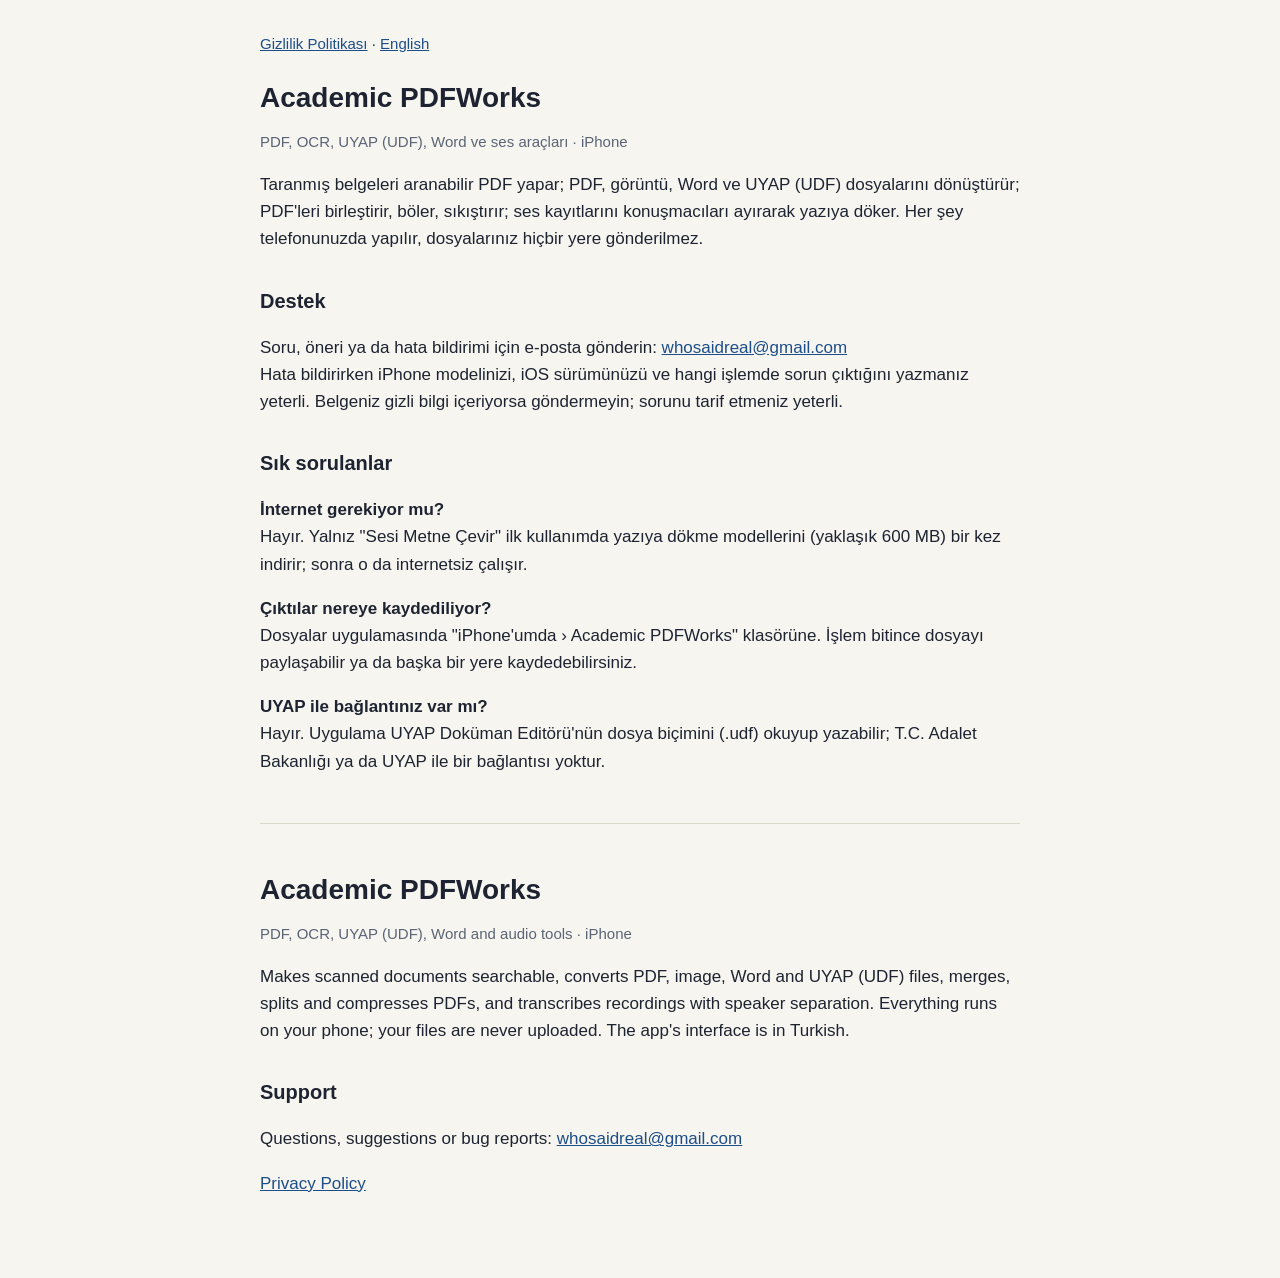
==== index.html @ abd3ee1b "Destek ve gizlilik politikası sayfaları" ====
<!doctype html>
<html lang="tr">
<head>
<meta charset="utf-8">
<meta name="viewport" content="width=device-width, initial-scale=1">
<title>Academic PDFWorks · Destek</title>
<style>
  :root { --bg: #f7f5f0; --fg: #1d2330; --muted: #5b6475; --line: #ddd8cc; --accent: #1d4e89; }
  @media (prefers-color-scheme: dark) {
    :root { --bg: #12161f; --fg: #e8eaf0; --muted: #a3abbb; --line: #2b3242; --accent: #8fb4e8; }
  }
  body { margin: 0; background: var(--bg); color: var(--fg);
         font: 17px/1.6 -apple-system, "Segoe UI", Roboto, "Helvetica Neue", Arial, sans-serif; }
  main { max-width: 760px; margin: 0 auto; padding: 32px 16px 64px; }
  h1 { font-size: 28px; line-height: 1.25; margin: 0 0 4px; }
  h2 { font-size: 20px; margin: 32px 0 8px; }
  .muted { color: var(--muted); font-size: 15px; }
  nav { margin-bottom: 24px; font-size: 15px; }
  a { color: var(--accent); }
  hr { border: 0; border-top: 1px solid var(--line); margin: 48px 0; }
</style>
</head>
<body>
<main>
<nav><a href="gizlilik.html">Gizlilik Politikası</a> · <a href="#en">English</a></nav>

<h1>Academic PDFWorks</h1>
<p class="muted">PDF, OCR, UYAP (UDF), Word ve ses araçları · iPhone</p>

<p>Taranmış belgeleri aranabilir PDF yapar; PDF, görüntü, Word ve UYAP (UDF) dosyalarını dönüştürür; PDF'leri
birleştirir, böler, sıkıştırır; ses kayıtlarını konuşmacıları ayırarak yazıya döker. Her şey telefonunuzda yapılır,
dosyalarınız hiçbir yere gönderilmez.</p>

<h2>Destek</h2>
<p>Soru, öneri ya da hata bildirimi için e-posta gönderin: <a href="mailto:whosaidreal@gmail.com">whosaidreal@gmail.com</a><br>
Hata bildirirken iPhone modelinizi, iOS sürümünüzü ve hangi işlemde sorun çıktığını yazmanız yeterli. Belgeniz
gizli bilgi içeriyorsa göndermeyin; sorunu tarif etmeniz yeterli.</p>

<h2>Sık sorulanlar</h2>
<p><b>İnternet gerekiyor mu?</b><br>Hayır. Yalnız "Sesi Metne Çevir" ilk kullanımda yazıya dökme modellerini (yaklaşık
600 MB) bir kez indirir; sonra o da internetsiz çalışır.</p>
<p><b>Çıktılar nereye kaydediliyor?</b><br>Dosyalar uygulamasında "iPhone'umda › Academic PDFWorks" klasörüne.
İşlem bitince dosyayı paylaşabilir ya da başka bir yere kaydedebilirsiniz.</p>
<p><b>UYAP ile bağlantınız var mı?</b><br>Hayır. Uygulama UYAP Doküman Editörü'nün dosya biçimini (.udf) okuyup
yazabilir; T.C. Adalet Bakanlığı ya da UYAP ile bir bağlantısı yoktur.</p>

<hr>

<section id="en" lang="en">
<h1>Academic PDFWorks</h1>
<p class="muted">PDF, OCR, UYAP (UDF), Word and audio tools · iPhone</p>

<p>Makes scanned documents searchable, converts PDF, image, Word and UYAP (UDF) files, merges, splits and compresses
PDFs, and transcribes recordings with speaker separation. Everything runs on your phone; your files are never
uploaded. The app's interface is in Turkish.</p>

<h2>Support</h2>
<p>Questions, suggestions or bug reports: <a href="mailto:whosaidreal@gmail.com">whosaidreal@gmail.com</a></p>

<p><a href="gizlilik.html#en">Privacy Policy</a></p>
</section>
</main>
</body>
</html>
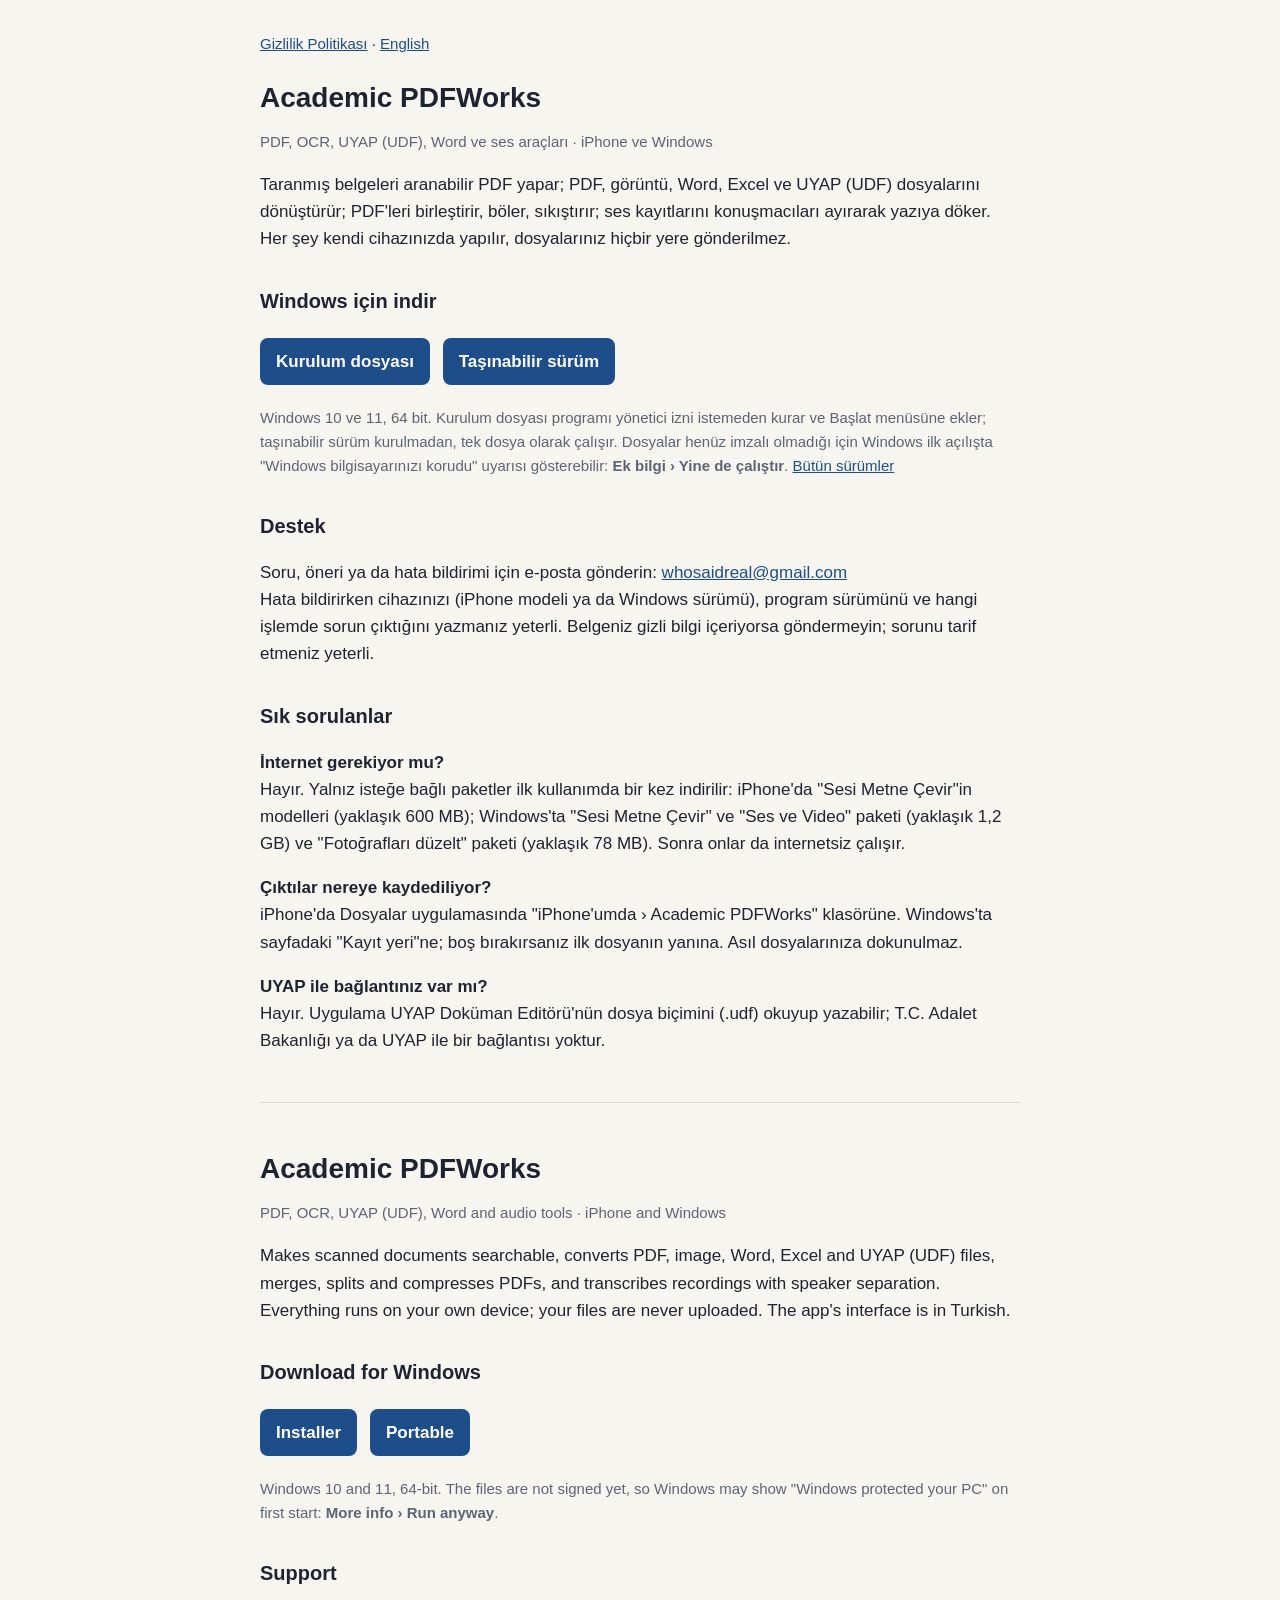
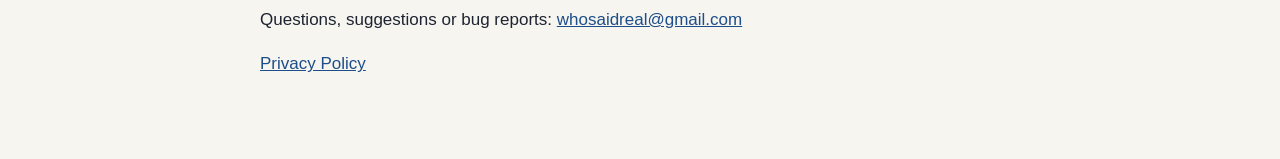
==== commit f808b002: "Windows sürümü: indirme bağlantıları, gizlilik politikasında Windows bölümü" ====
--- a/index.html
+++ b/index.html
@@ -5,9 +5,9 @@
 <meta name="viewport" content="width=device-width, initial-scale=1">
 <title>Academic PDFWorks · Destek</title>
 <style>
-  :root { --bg: #f7f5f0; --fg: #1d2330; --muted: #5b6475; --line: #ddd8cc; --accent: #1d4e89; }
+  :root { --bg: #f7f5f0; --fg: #1d2330; --muted: #5b6475; --line: #ddd8cc; --accent: #1d4e89; --btn-fg: #ffffff; }
   @media (prefers-color-scheme: dark) {
-    :root { --bg: #12161f; --fg: #e8eaf0; --muted: #a3abbb; --line: #2b3242; --accent: #8fb4e8; }
+    :root { --bg: #12161f; --fg: #e8eaf0; --muted: #a3abbb; --line: #2b3242; --accent: #8fb4e8; --btn-fg: #12161f; }
   }
   body { margin: 0; background: var(--bg); color: var(--fg);
          font: 17px/1.6 -apple-system, "Segoe UI", Roboto, "Helvetica Neue", Arial, sans-serif; }
@@ -17,6 +17,8 @@
   .muted { color: var(--muted); font-size: 15px; }
   nav { margin-bottom: 24px; font-size: 15px; }
   a { color: var(--accent); }
+  .btn { display: inline-block; margin: 4px 8px 4px 0; padding: 10px 16px; border-radius: 8px; background: var(--accent);
+         color: var(--btn-fg); text-decoration: none; font-weight: 600; }
   hr { border: 0; border-top: 1px solid var(--line); margin: 48px 0; }
 </style>
 </head>
@@ -25,22 +27,32 @@
 <nav><a href="gizlilik.html">Gizlilik Politikası</a> · <a href="#en">English</a></nav>
 
 <h1>Academic PDFWorks</h1>
-<p class="muted">PDF, OCR, UYAP (UDF), Word ve ses araçları · iPhone</p>
+<p class="muted">PDF, OCR, UYAP (UDF), Word ve ses araçları · iPhone ve Windows</p>
 
-<p>Taranmış belgeleri aranabilir PDF yapar; PDF, görüntü, Word ve UYAP (UDF) dosyalarını dönüştürür; PDF'leri
-birleştirir, böler, sıkıştırır; ses kayıtlarını konuşmacıları ayırarak yazıya döker. Her şey telefonunuzda yapılır,
-dosyalarınız hiçbir yere gönderilmez.</p>
+<p>Taranmış belgeleri aranabilir PDF yapar; PDF, görüntü, Word, Excel ve UYAP (UDF) dosyalarını dönüştürür; PDF'leri
+birleştirir, böler, sıkıştırır; ses kayıtlarını konuşmacıları ayırarak yazıya döker. Her şey kendi cihazınızda
+yapılır, dosyalarınız hiçbir yere gönderilmez.</p>
+
+<h2>Windows için indir</h2>
+<p><a class="btn" href="https://github.com/whosaidreal/academic-pdfworks/releases/latest/download/AcademicPDFWorks_Setup.exe">Kurulum dosyası</a>
+<a class="btn" href="https://github.com/whosaidreal/academic-pdfworks/releases/latest/download/AcademicPDFWorks_Portable.exe">Taşınabilir sürüm</a></p>
+<p class="muted">Windows 10 ve 11, 64 bit. Kurulum dosyası programı yönetici izni istemeden kurar ve Başlat menüsüne ekler;
+taşınabilir sürüm kurulmadan, tek dosya olarak çalışır. Dosyalar henüz imzalı olmadığı için Windows ilk açılışta
+"Windows bilgisayarınızı korudu" uyarısı gösterebilir: <b>Ek bilgi › Yine de çalıştır</b>.
+<a href="https://github.com/whosaidreal/academic-pdfworks/releases">Bütün sürümler</a></p>
 
 <h2>Destek</h2>
 <p>Soru, öneri ya da hata bildirimi için e-posta gönderin: <a href="mailto:whosaidreal@gmail.com">whosaidreal@gmail.com</a><br>
-Hata bildirirken iPhone modelinizi, iOS sürümünüzü ve hangi işlemde sorun çıktığını yazmanız yeterli. Belgeniz
-gizli bilgi içeriyorsa göndermeyin; sorunu tarif etmeniz yeterli.</p>
+Hata bildirirken cihazınızı (iPhone modeli ya da Windows sürümü), program sürümünü ve hangi işlemde sorun çıktığını
+yazmanız yeterli. Belgeniz gizli bilgi içeriyorsa göndermeyin; sorunu tarif etmeniz yeterli.</p>
 
 <h2>Sık sorulanlar</h2>
-<p><b>İnternet gerekiyor mu?</b><br>Hayır. Yalnız "Sesi Metne Çevir" ilk kullanımda yazıya dökme modellerini (yaklaşık
-600 MB) bir kez indirir; sonra o da internetsiz çalışır.</p>
-<p><b>Çıktılar nereye kaydediliyor?</b><br>Dosyalar uygulamasında "iPhone'umda › Academic PDFWorks" klasörüne.
-İşlem bitince dosyayı paylaşabilir ya da başka bir yere kaydedebilirsiniz.</p>
+<p><b>İnternet gerekiyor mu?</b><br>Hayır. Yalnız isteğe bağlı paketler ilk kullanımda bir kez indirilir: iPhone'da
+"Sesi Metne Çevir"in modelleri (yaklaşık 600 MB); Windows'ta "Sesi Metne Çevir" ve "Ses ve Video" paketi (yaklaşık
+1,2 GB) ve "Fotoğrafları düzelt" paketi (yaklaşık 78 MB). Sonra onlar da internetsiz çalışır.</p>
+<p><b>Çıktılar nereye kaydediliyor?</b><br>iPhone'da Dosyalar uygulamasında "iPhone'umda › Academic PDFWorks"
+klasörüne. Windows'ta sayfadaki "Kayıt yeri"ne; boş bırakırsanız ilk dosyanın yanına. Asıl dosyalarınıza
+dokunulmaz.</p>
 <p><b>UYAP ile bağlantınız var mı?</b><br>Hayır. Uygulama UYAP Doküman Editörü'nün dosya biçimini (.udf) okuyup
 yazabilir; T.C. Adalet Bakanlığı ya da UYAP ile bir bağlantısı yoktur.</p>
 
@@ -48,11 +60,17 @@
 
 <section id="en" lang="en">
 <h1>Academic PDFWorks</h1>
-<p class="muted">PDF, OCR, UYAP (UDF), Word and audio tools · iPhone</p>
+<p class="muted">PDF, OCR, UYAP (UDF), Word and audio tools · iPhone and Windows</p>
 
-<p>Makes scanned documents searchable, converts PDF, image, Word and UYAP (UDF) files, merges, splits and compresses
-PDFs, and transcribes recordings with speaker separation. Everything runs on your phone; your files are never
-uploaded. The app's interface is in Turkish.</p>
+<p>Makes scanned documents searchable, converts PDF, image, Word, Excel and UYAP (UDF) files, merges, splits and
+compresses PDFs, and transcribes recordings with speaker separation. Everything runs on your own device; your files
+are never uploaded. The app's interface is in Turkish.</p>
+
+<h2>Download for Windows</h2>
+<p><a class="btn" href="https://github.com/whosaidreal/academic-pdfworks/releases/latest/download/AcademicPDFWorks_Setup.exe">Installer</a>
+<a class="btn" href="https://github.com/whosaidreal/academic-pdfworks/releases/latest/download/AcademicPDFWorks_Portable.exe">Portable</a></p>
+<p class="muted">Windows 10 and 11, 64-bit. The files are not signed yet, so Windows may show "Windows protected your
+PC" on first start: <b>More info › Run anyway</b>.</p>
 
 <h2>Support</h2>
 <p>Questions, suggestions or bug reports: <a href="mailto:whosaidreal@gmail.com">whosaidreal@gmail.com</a></p>
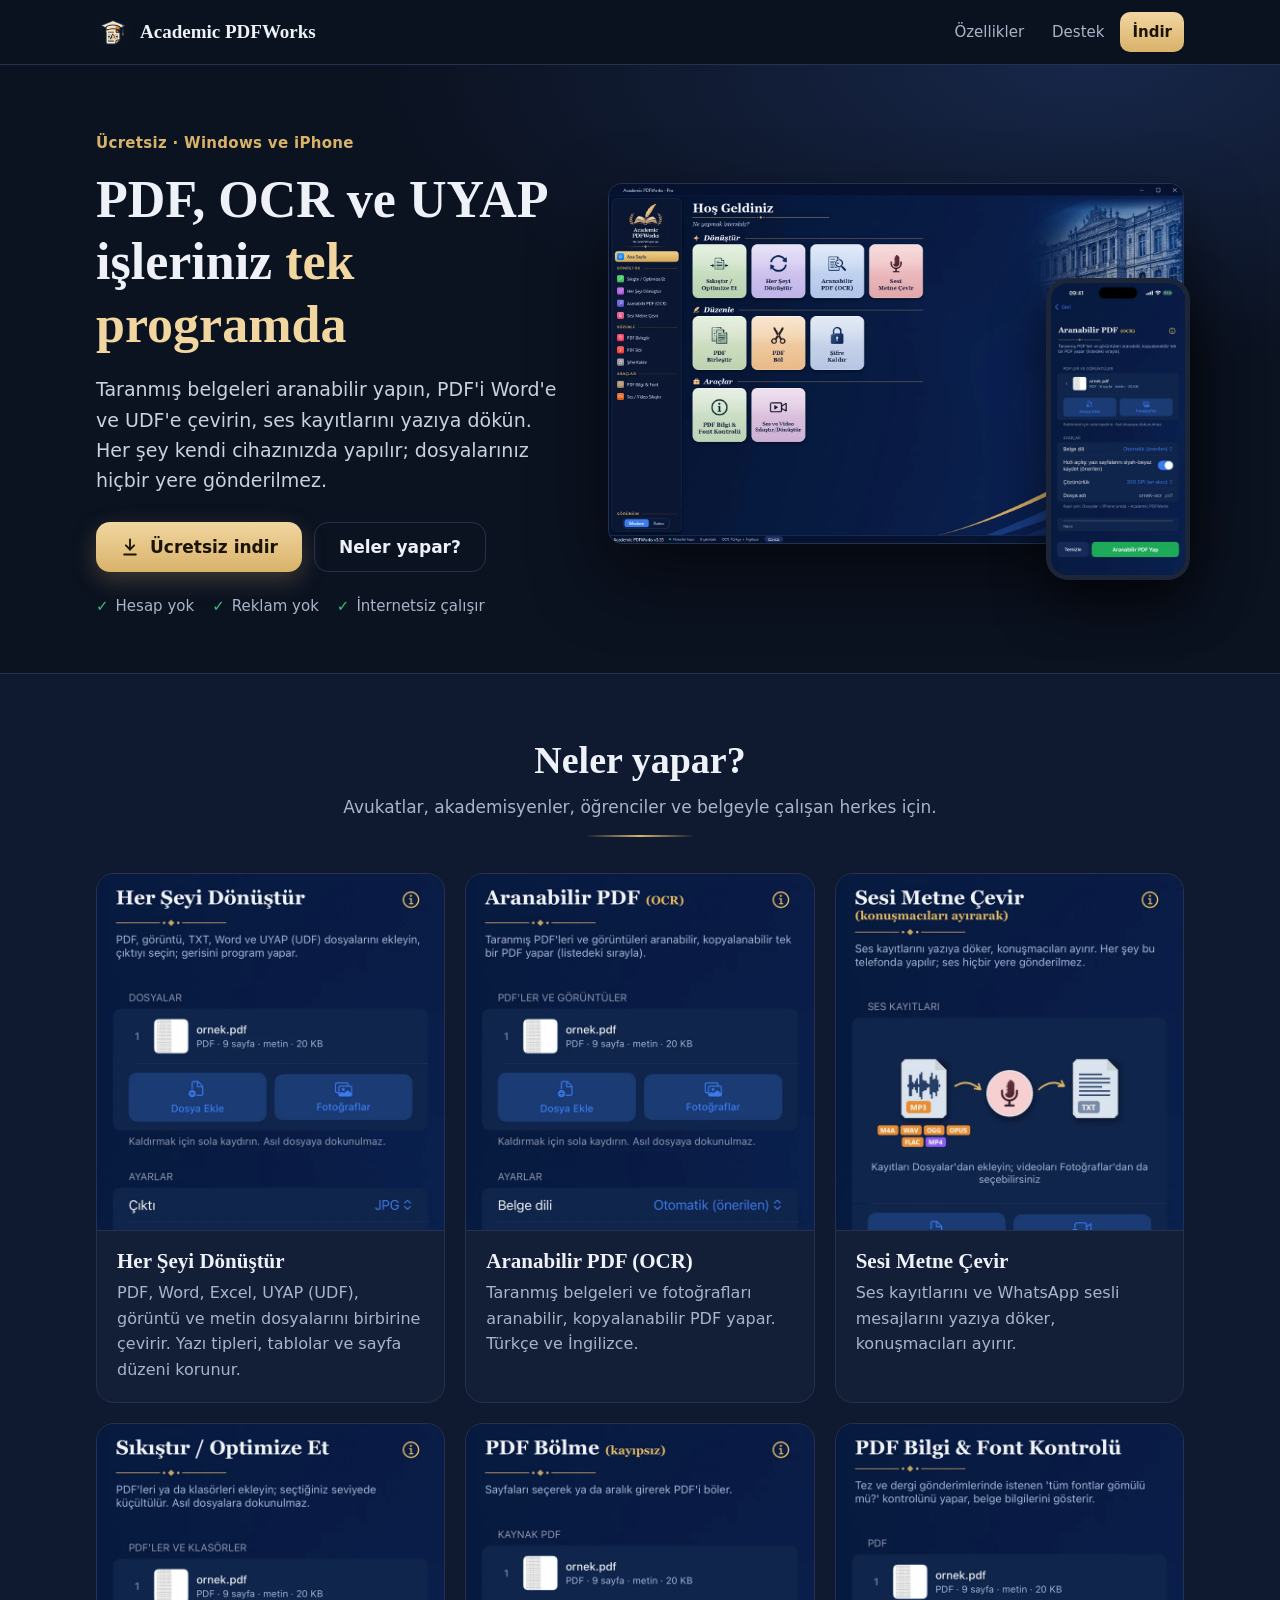
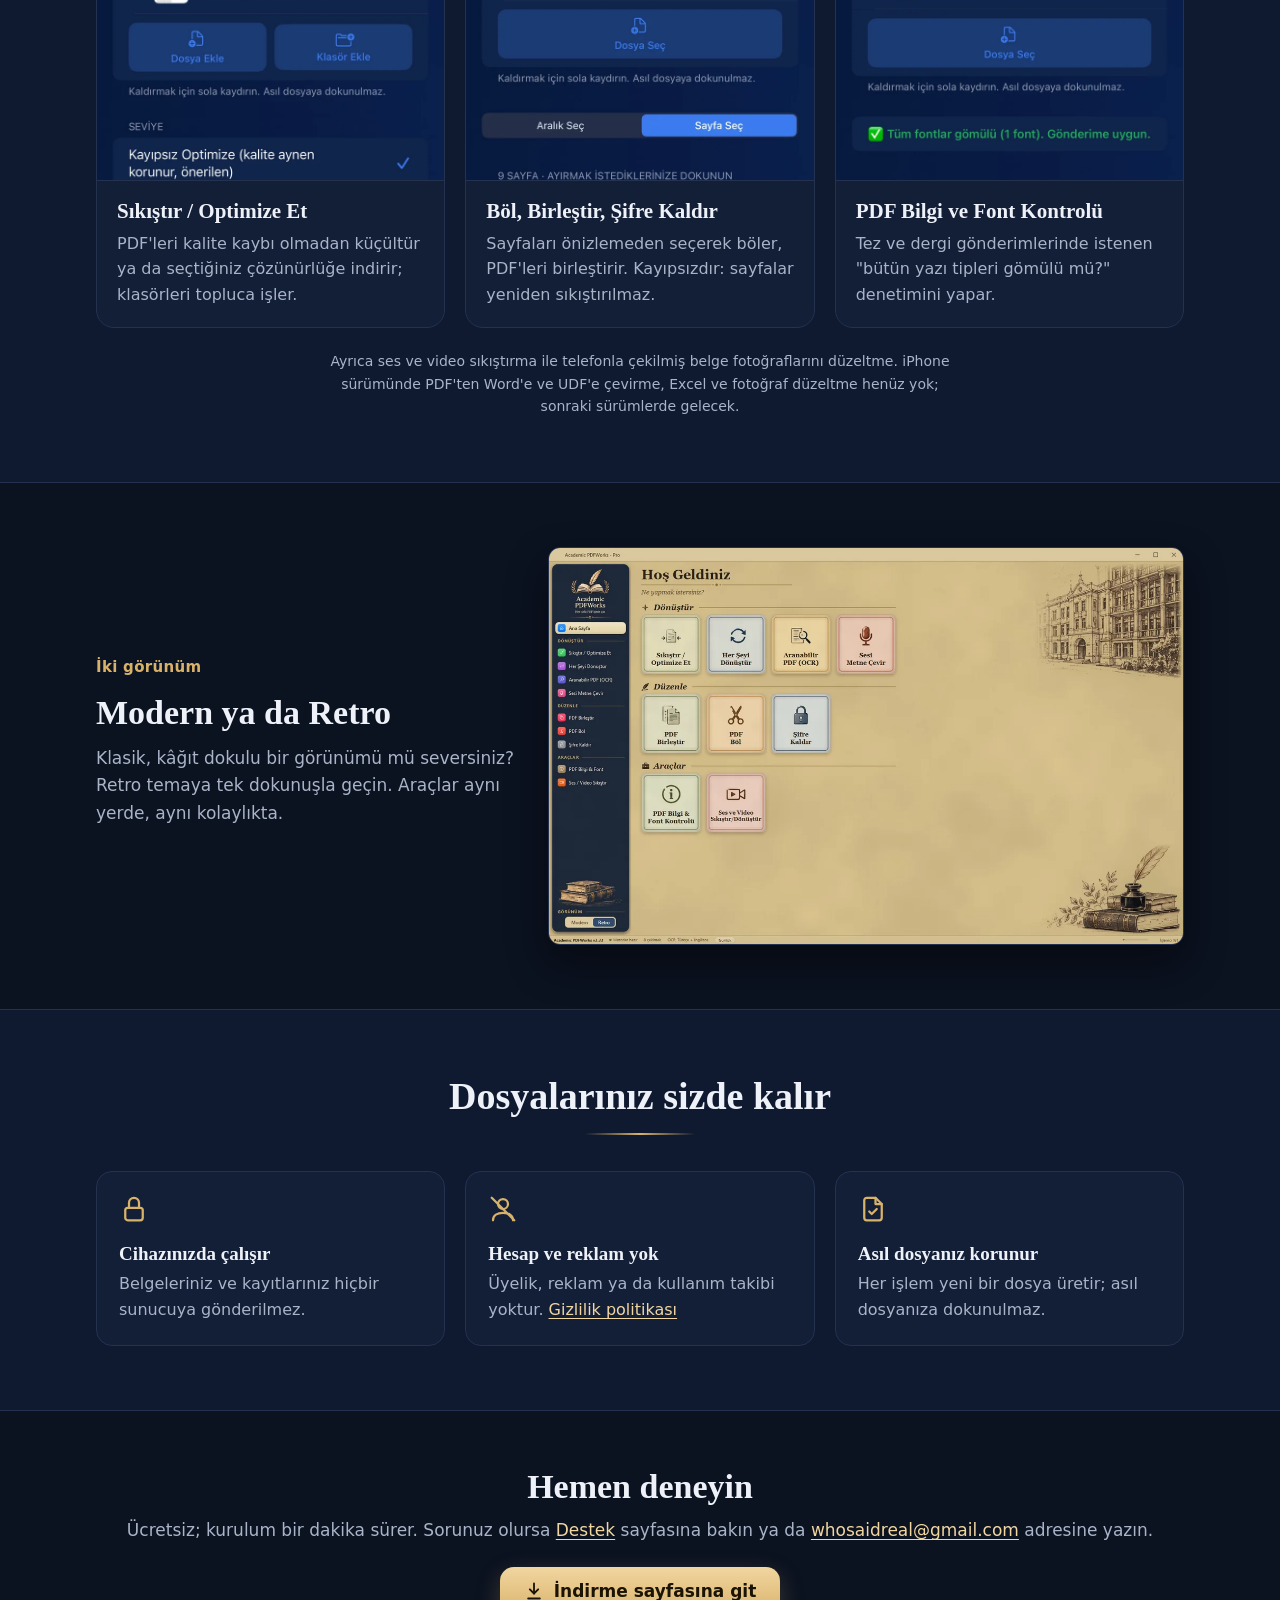
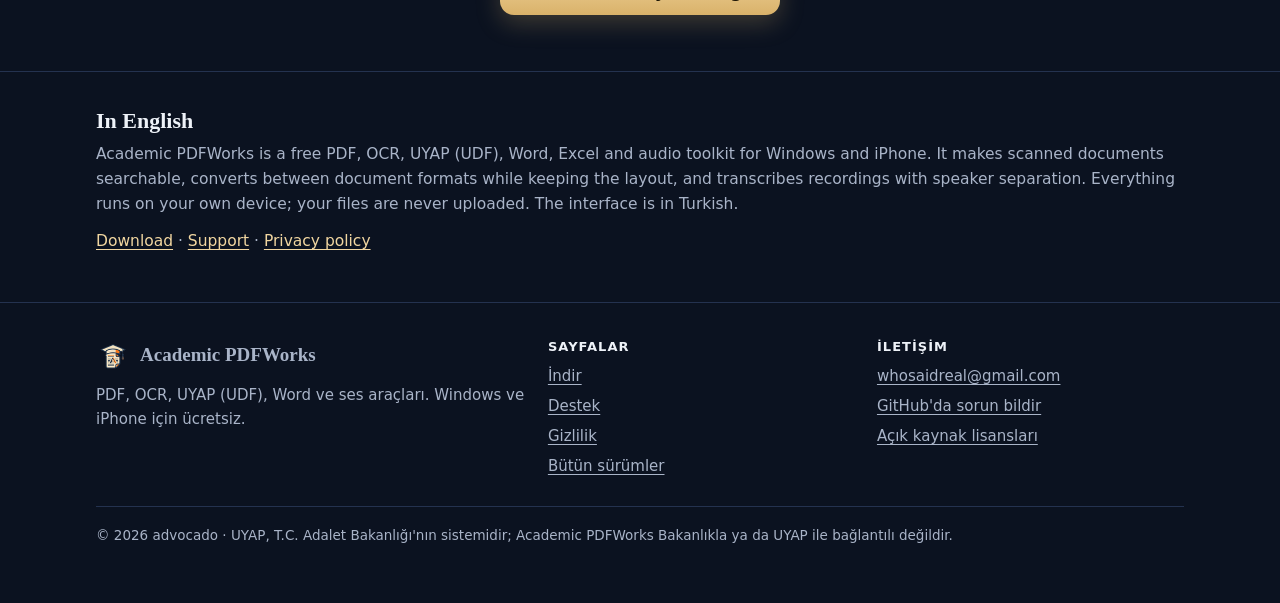
==== commit 06206444: "Tanıtım sitesi: ana sayfa, indirme sayfası, destek; ekran görüntüleri ve README" ====
--- a/index.html
+++ b/index.html
@@ -3,80 +3,192 @@
 <head>
 <meta charset="utf-8">
 <meta name="viewport" content="width=device-width, initial-scale=1">
-<title>Academic PDFWorks · Destek</title>
-<style>
-  :root { --bg: #f7f5f0; --fg: #1d2330; --muted: #5b6475; --line: #ddd8cc; --accent: #1d4e89; --btn-fg: #ffffff; }
-  @media (prefers-color-scheme: dark) {
-    :root { --bg: #12161f; --fg: #e8eaf0; --muted: #a3abbb; --line: #2b3242; --accent: #8fb4e8; --btn-fg: #12161f; }
-  }
-  body { margin: 0; background: var(--bg); color: var(--fg);
-         font: 17px/1.6 -apple-system, "Segoe UI", Roboto, "Helvetica Neue", Arial, sans-serif; }
-  main { max-width: 760px; margin: 0 auto; padding: 32px 16px 64px; }
-  h1 { font-size: 28px; line-height: 1.25; margin: 0 0 4px; }
-  h2 { font-size: 20px; margin: 32px 0 8px; }
-  .muted { color: var(--muted); font-size: 15px; }
-  nav { margin-bottom: 24px; font-size: 15px; }
-  a { color: var(--accent); }
-  .btn { display: inline-block; margin: 4px 8px 4px 0; padding: 10px 16px; border-radius: 8px; background: var(--accent);
-         color: var(--btn-fg); text-decoration: none; font-weight: 600; }
-  hr { border: 0; border-top: 1px solid var(--line); margin: 48px 0; }
-</style>
+<title>Academic PDFWorks · PDF, OCR, UYAP (UDF) ve Word araçları</title>
+<meta name="description" content="Taranmış belgeleri aranabilir PDF yapın, PDF'i Word'e ve UDF'e çevirin, ses kayıtlarını yazıya dökün. Ücretsiz; Windows ve iPhone için. Dosyalarınız cihazınızdan çıkmaz.">
+<meta name="theme-color" content="#0b1220">
+<link rel="icon" href="img/simge-32.png" sizes="32x32">
+<link rel="icon" href="img/simge-64.png" sizes="64x64">
+<link rel="apple-touch-icon" href="img/simge-180.png">
+<meta property="og:type" content="website">
+<meta property="og:site_name" content="Academic PDFWorks">
+<meta property="og:title" content="Academic PDFWorks">
+<meta property="og:description" content="PDF, OCR, UYAP (UDF), Word ve ses araçları tek programda. Ücretsiz; Windows ve iPhone için.">
+<meta property="og:url" content="https://whosaidreal.github.io/academic-pdfworks/">
+<meta property="og:image" content="https://whosaidreal.github.io/academic-pdfworks/img/paylasim.jpg">
+<meta property="og:image:width" content="1200">
+<meta property="og:image:height" content="630">
+<meta property="og:locale" content="tr_TR">
+<meta name="twitter:card" content="summary_large_image">
+<link rel="stylesheet" href="stil.css">
 </head>
 <body>
+<header class="ust">
+  <div class="kap">
+    <a class="marka" href="./"><img src="img/simge-64.png" alt="" width="34" height="34"><span>Academic PDFWorks</span></a>
+    <nav aria-label="Ana menü">
+      <a class="genis" href="#ozellikler">Özellikler</a>
+      <a href="destek.html">Destek</a>
+      <a class="indir-kisa" href="indir.html">İndir</a>
+    </nav>
+  </div>
+</header>
+
 <main>
-<nav><a href="gizlilik.html">Gizlilik Politikası</a> · <a href="#en">English</a></nav>
+<section class="giris">
+  <div class="kap">
+    <div>
+      <span class="etiket">Ücretsiz · Windows ve iPhone</span>
+      <h1>PDF, OCR ve UYAP işleriniz <em>tek programda</em></h1>
+      <p class="alt">Taranmış belgeleri aranabilir yapın, PDF'i Word'e ve UDF'e çevirin, ses kayıtlarını yazıya dökün.
+        Her şey kendi cihazınızda yapılır; dosyalarınız hiçbir yere gönderilmez.</p>
+      <div class="dugmeler">
+        <a class="dugme" href="indir.html"><svg viewBox="0 0 24 24" fill="none" stroke="currentColor" stroke-width="2.2" stroke-linecap="round" stroke-linejoin="round" aria-hidden="true"><path d="M12 3v12"/><path d="m7 10 5 5 5-5"/><path d="M5 21h14"/></svg>Ücretsiz indir</a>
+        <a class="dugme ikincil" href="#ozellikler">Neler yapar?</a>
+      </div>
+      <ul class="guven">
+        <li>Hesap yok</li>
+        <li>Reklam yok</li>
+        <li>İnternetsiz çalışır</li>
+      </ul>
+    </div>
+    <div class="vitrin">
+      <img class="pc" src="img/pc-ana.webp" width="1600" height="1000" fetchpriority="high"
+           alt="Windows'taki ana ekran: Dönüştür, Düzenle ve Araçlar bölümlerinde araç kutucukları">
+      <img class="telefon" src="img/iphone-vitrin.webp" width="600" height="1304" alt="iPhone'da Aranabilir PDF sayfası">
+    </div>
+  </div>
+</section>
 
-<h1>Academic PDFWorks</h1>
-<p class="muted">PDF, OCR, UYAP (UDF), Word ve ses araçları · iPhone ve Windows</p>
+<section class="bolum koyu" id="ozellikler">
+  <div class="kap">
+    <div class="bolum-baslik">
+      <h2>Neler yapar?</h2>
+      <p>Avukatlar, akademisyenler, öğrenciler ve belgeyle çalışan herkes için.</p>
+      <div class="cizgi"></div>
+    </div>
+    <div class="izgara">
+      <article class="kart">
+        <img src="img/iphone-donustur.webp" width="720" height="740" loading="lazy" decoding="async" alt="Her Şeyi Dönüştür sayfası">
+        <div class="metin"><h3>Her Şeyi Dönüştür</h3>
+          <p>PDF, Word, Excel, UYAP (UDF), görüntü ve metin dosyalarını birbirine çevirir. Yazı tipleri, tablolar ve sayfa düzeni korunur.</p></div>
+      </article>
+      <article class="kart">
+        <img src="img/iphone-ocr.webp" width="720" height="740" loading="lazy" decoding="async" alt="Aranabilir PDF (OCR) sayfası">
+        <div class="metin"><h3>Aranabilir PDF (OCR)</h3>
+          <p>Taranmış belgeleri ve fotoğrafları aranabilir, kopyalanabilir PDF yapar. Türkçe ve İngilizce.</p></div>
+      </article>
+      <article class="kart">
+        <img src="img/iphone-ses.webp" width="720" height="740" loading="lazy" decoding="async" alt="Sesi Metne Çevir sayfası">
+        <div class="metin"><h3>Sesi Metne Çevir</h3>
+          <p>Ses kayıtlarını ve WhatsApp sesli mesajlarını yazıya döker, konuşmacıları ayırır.</p></div>
+      </article>
+      <article class="kart">
+        <img src="img/iphone-sikistir.webp" width="720" height="740" loading="lazy" decoding="async" alt="Sıkıştır / Optimize Et sayfası">
+        <div class="metin"><h3>Sıkıştır / Optimize Et</h3>
+          <p>PDF'leri kalite kaybı olmadan küçültür ya da seçtiğiniz çözünürlüğe indirir; klasörleri topluca işler.</p></div>
+      </article>
+      <article class="kart">
+        <img src="img/iphone-bol.webp" width="720" height="740" loading="lazy" decoding="async" alt="PDF Bölme sayfası">
+        <div class="metin"><h3>Böl, Birleştir, Şifre Kaldır</h3>
+          <p>Sayfaları önizlemeden seçerek böler, PDF'leri birleştirir. Kayıpsızdır: sayfalar yeniden sıkıştırılmaz.</p></div>
+      </article>
+      <article class="kart">
+        <img src="img/iphone-bilgi.webp" width="720" height="740" loading="lazy" decoding="async" alt="PDF Bilgi ve Font Kontrolü sayfası">
+        <div class="metin"><h3>PDF Bilgi ve Font Kontrolü</h3>
+          <p>Tez ve dergi gönderimlerinde istenen "bütün yazı tipleri gömülü mü?" denetimini yapar.</p></div>
+      </article>
+    </div>
+    <p class="dipnot">Ayrıca ses ve video sıkıştırma ile telefonla çekilmiş belge fotoğraflarını düzeltme. iPhone sürümünde
+      PDF'ten Word'e ve UDF'e çevirme, Excel ve fotoğraf düzeltme henüz yok; sonraki sürümlerde gelecek.</p>
+  </div>
+</section>
 
-<p>Taranmış belgeleri aranabilir PDF yapar; PDF, görüntü, Word, Excel ve UYAP (UDF) dosyalarını dönüştürür; PDF'leri
-birleştirir, böler, sıkıştırır; ses kayıtlarını konuşmacıları ayırarak yazıya döker. Her şey kendi cihazınızda
-yapılır, dosyalarınız hiçbir yere gönderilmez.</p>
+<section class="bolum">
+  <div class="kap temalar">
+    <div>
+      <span class="etiket">İki görünüm</span>
+      <h2 class="yan-baslik">Modern ya da Retro</h2>
+      <p class="soluk">Klasik, kâğıt dokulu bir görünümü mü seversiniz? Retro temaya tek dokunuşla geçin. Araçlar aynı
+        yerde, aynı kolaylıkta.</p>
+    </div>
+    <figure>
+      <img src="img/pc-retro.webp" width="1200" height="750" loading="lazy" decoding="async"
+           alt="Retro görünümde ana ekran: kâğıt dokulu zemin ve aynı araç kutucukları">
+    </figure>
+  </div>
+</section>
 
-<h2>Windows için indir</h2>
-<p><a class="btn" href="https://github.com/whosaidreal/academic-pdfworks/releases/latest/download/AcademicPDFWorks_Setup.exe">Kurulum dosyası</a>
-<a class="btn" href="https://github.com/whosaidreal/academic-pdfworks/releases/latest/download/AcademicPDFWorks_Portable.exe">Taşınabilir sürüm</a></p>
-<p class="muted">Windows 10 ve 11, 64 bit. Kurulum dosyası programı yönetici izni istemeden kurar ve Başlat menüsüne ekler;
-taşınabilir sürüm kurulmadan, tek dosya olarak çalışır. Dosyalar henüz imzalı olmadığı için Windows ilk açılışta
-"Windows bilgisayarınızı korudu" uyarısı gösterebilir: <b>Ek bilgi › Yine de çalıştır</b>.
-<a href="https://github.com/whosaidreal/academic-pdfworks/releases">Bütün sürümler</a></p>
+<section class="bolum koyu">
+  <div class="kap">
+    <div class="bolum-baslik">
+      <h2>Dosyalarınız sizde kalır</h2>
+      <div class="cizgi"></div>
+    </div>
+    <div class="ilkeler">
+      <div class="ilke">
+        <svg viewBox="0 0 24 24" fill="none" stroke="currentColor" stroke-width="1.8" stroke-linecap="round" stroke-linejoin="round" aria-hidden="true"><rect x="5" y="11" width="14" height="10" rx="2"/><path d="M8 11V7a4 4 0 0 1 8 0v4"/></svg>
+        <h3>Cihazınızda çalışır</h3>
+        <p>Belgeleriniz ve kayıtlarınız hiçbir sunucuya gönderilmez.</p>
+      </div>
+      <div class="ilke">
+        <svg viewBox="0 0 24 24" fill="none" stroke="currentColor" stroke-width="1.8" stroke-linecap="round" stroke-linejoin="round" aria-hidden="true"><circle cx="12" cy="8" r="4"/><path d="M4 21c0-4 3.6-6 8-6s8 2 8 6"/><path d="M3 3l18 18"/></svg>
+        <h3>Hesap ve reklam yok</h3>
+        <p>Üyelik, reklam ya da kullanım takibi yoktur. <a href="gizlilik.html">Gizlilik politikası</a></p>
+      </div>
+      <div class="ilke">
+        <svg viewBox="0 0 24 24" fill="none" stroke="currentColor" stroke-width="1.8" stroke-linecap="round" stroke-linejoin="round" aria-hidden="true"><path d="M14 3H7a2 2 0 0 0-2 2v14a2 2 0 0 0 2 2h10a2 2 0 0 0 2-2V8z"/><path d="M14 3v5h5"/><path d="m9 14 2 2 4-4"/></svg>
+        <h3>Asıl dosyanız korunur</h3>
+        <p>Her işlem yeni bir dosya üretir; asıl dosyanıza dokunulmaz.</p>
+      </div>
+    </div>
+  </div>
+</section>
 
-<h2>Destek</h2>
-<p>Soru, öneri ya da hata bildirimi için e-posta gönderin: <a href="mailto:whosaidreal@gmail.com">whosaidreal@gmail.com</a><br>
-Hata bildirirken cihazınızı (iPhone modeli ya da Windows sürümü), program sürümünü ve hangi işlemde sorun çıktığını
-yazmanız yeterli. Belgeniz gizli bilgi içeriyorsa göndermeyin; sorunu tarif etmeniz yeterli.</p>
+<section class="cagri">
+  <h2>Hemen deneyin</h2>
+  <p>Ücretsiz; kurulum bir dakika sürer. Sorunuz olursa <a href="destek.html">Destek</a> sayfasına bakın ya da
+    <a href="mailto:whosaidreal@gmail.com">whosaidreal@gmail.com</a> adresine yazın.</p>
+  <a class="dugme" href="indir.html"><svg viewBox="0 0 24 24" fill="none" stroke="currentColor" stroke-width="2.2" stroke-linecap="round" stroke-linejoin="round" aria-hidden="true"><path d="M12 3v12"/><path d="m7 10 5 5 5-5"/><path d="M5 21h14"/></svg>İndirme sayfasına git</a>
+</section>
 
-<h2>Sık sorulanlar</h2>
-<p><b>İnternet gerekiyor mu?</b><br>Hayır. Yalnız isteğe bağlı paketler ilk kullanımda bir kez indirilir: iPhone'da
-"Sesi Metne Çevir"in modelleri (yaklaşık 600 MB); Windows'ta "Sesi Metne Çevir" ve "Ses ve Video" paketi (yaklaşık
-1,2 GB) ve "Fotoğrafları düzelt" paketi (yaklaşık 78 MB). Sonra onlar da internetsiz çalışır.</p>
-<p><b>Çıktılar nereye kaydediliyor?</b><br>iPhone'da Dosyalar uygulamasında "iPhone'umda › Academic PDFWorks"
-klasörüne. Windows'ta sayfadaki "Kayıt yeri"ne; boş bırakırsanız ilk dosyanın yanına. Asıl dosyalarınıza
-dokunulmaz.</p>
-<p><b>UYAP ile bağlantınız var mı?</b><br>Hayır. Uygulama UYAP Doküman Editörü'nün dosya biçimini (.udf) okuyup
-yazabilir; T.C. Adalet Bakanlığı ya da UYAP ile bir bağlantısı yoktur.</p>
-
-<hr>
-
-<section id="en" lang="en">
-<h1>Academic PDFWorks</h1>
-<p class="muted">PDF, OCR, UYAP (UDF), Word and audio tools · iPhone and Windows</p>
-
-<p>Makes scanned documents searchable, converts PDF, image, Word, Excel and UYAP (UDF) files, merges, splits and
-compresses PDFs, and transcribes recordings with speaker separation. Everything runs on your own device; your files
-are never uploaded. The app's interface is in Turkish.</p>
-
-<h2>Download for Windows</h2>
-<p><a class="btn" href="https://github.com/whosaidreal/academic-pdfworks/releases/latest/download/AcademicPDFWorks_Setup.exe">Installer</a>
-<a class="btn" href="https://github.com/whosaidreal/academic-pdfworks/releases/latest/download/AcademicPDFWorks_Portable.exe">Portable</a></p>
-<p class="muted">Windows 10 and 11, 64-bit. The files are not signed yet, so Windows may show "Windows protected your
-PC" on first start: <b>More info › Run anyway</b>.</p>
-
-<h2>Support</h2>
-<p>Questions, suggestions or bug reports: <a href="mailto:whosaidreal@gmail.com">whosaidreal@gmail.com</a></p>
-
-<p><a href="gizlilik.html#en">Privacy Policy</a></p>
+<section class="ingilizce" lang="en">
+  <div class="kap">
+    <h2>In English</h2>
+    <p>Academic PDFWorks is a free PDF, OCR, UYAP (UDF), Word, Excel and audio toolkit for Windows and iPhone. It makes
+      scanned documents searchable, converts between document formats while keeping the layout, and transcribes
+      recordings with speaker separation. Everything runs on your own device; your files are never uploaded. The
+      interface is in Turkish.</p>
+    <p><a href="indir.html">Download</a> · <a href="destek.html#en">Support</a> · <a href="gizlilik.html#en">Privacy policy</a></p>
+  </div>
 </section>
 </main>
+
+<footer class="alt-bilgi">
+  <div class="kap">
+    <div>
+      <a class="marka" href="./"><img src="img/simge-64.png" alt="" width="34" height="34"><span>Academic PDFWorks</span></a>
+      <p class="tanim">PDF, OCR, UYAP (UDF), Word ve ses araçları. Windows ve iPhone için ücretsiz.</p>
+    </div>
+    <div>
+      <h3>Sayfalar</h3>
+      <ul>
+        <li><a href="indir.html">İndir</a></li>
+        <li><a href="destek.html">Destek</a></li>
+        <li><a href="gizlilik.html">Gizlilik</a></li>
+        <li><a href="https://github.com/whosaidreal/academic-pdfworks/releases">Bütün sürümler</a></li>
+      </ul>
+    </div>
+    <div>
+      <h3>İletişim</h3>
+      <ul>
+        <li><a href="mailto:whosaidreal@gmail.com">whosaidreal@gmail.com</a></li>
+        <li><a href="https://github.com/whosaidreal/academic-pdfworks/issues">GitHub'da sorun bildir</a></li>
+        <li><a href="https://github.com/whosaidreal/academic-pdfworks/blob/main/THIRD_PARTY_NOTICES.txt">Açık kaynak lisansları</a></li>
+      </ul>
+    </div>
+    <p class="yasal">© 2026 advocado · UYAP, T.C. Adalet Bakanlığı'nın sistemidir; Academic PDFWorks Bakanlıkla ya da UYAP
+      ile bağlantılı değildir.</p>
+  </div>
+</footer>
 </body>
 </html>
--- a/stil.css
+++ b/stil.css
@@ -0,0 +1,202 @@
+/* Academic PDFWorks tanıtım sitesi: bütün sayfaların ortak stili. Renkler uygulamanın Modern temasından. */
+:root {
+  --zemin: #0b1220;
+  --zemin-2: #0f1a31;
+  --kart: #131e37;
+  --kenar: #24324f;
+  --yazi: #eef2f8;
+  --soluk: #a9b4c8;
+  --altin: #d9b26a;
+  --altin-acik: #f1d6a0;
+  --mavi: #5b9bff;
+  --yesil: #34c27a;
+  --baslik: Georgia, "Iowan Old Style", "Palatino Linotype", Palatino, "Book Antiqua", serif;
+  --govde: system-ui, -apple-system, "Segoe UI", Roboto, "Helvetica Neue", Arial, sans-serif;
+  color-scheme: dark;
+}
+* { box-sizing: border-box; }
+html { scroll-behavior: smooth; }
+@media (prefers-reduced-motion: reduce) { html { scroll-behavior: auto; } }
+body { margin: 0; background: var(--zemin); color: var(--yazi); font: 17px/1.6 var(--govde);
+       -webkit-text-size-adjust: 100%; }
+img { max-width: 100%; height: auto; display: block; }
+a { color: var(--altin-acik); text-underline-offset: 3px; }
+a:hover { color: #fff; }
+:focus-visible { outline: 2px solid var(--altin); outline-offset: 3px; border-radius: 6px; }
+h1, h2, h3 { font-family: var(--baslik); font-weight: 700; line-height: 1.2; margin: 0; }
+p { margin: 0 0 12px; }
+.kap { max-width: 1120px; margin: 0 auto; padding: 0 16px; }
+.soluk { color: var(--soluk); }
+.kucuk { font-size: 15px; }
+
+/* üst çubuk */
+.ust { border-bottom: 1px solid var(--kenar); background: rgba(11, 18, 32, 0.92); position: sticky; top: 0; z-index: 10;
+       -webkit-backdrop-filter: blur(10px); backdrop-filter: blur(10px); }
+.ust .kap { display: flex; align-items: center; justify-content: space-between; gap: 12px; height: 64px; }
+.marka { display: flex; align-items: center; gap: 10px; color: var(--yazi); text-decoration: none; font-family: var(--baslik);
+         font-weight: 700; font-size: 19px; white-space: nowrap; }
+.marka img { width: 34px; height: 34px; border-radius: 9px; }
+.ust nav { display: flex; align-items: center; gap: 4px; }
+.ust nav a { color: var(--soluk); text-decoration: none; font-size: 15px; padding: 8px 12px; border-radius: 10px; }
+.ust nav a:hover, .ust nav a[aria-current] { color: var(--yazi); background: var(--kart); }
+.ust nav a.indir-kisa { color: #1b1404; background: linear-gradient(180deg, var(--altin-acik), var(--altin)); font-weight: 600; }
+@media (max-width: 560px) { .ust nav .genis { display: none; } .marka { font-size: 17px; } .ust nav a { padding: 8px 10px; } }
+@media (max-width: 420px) { .ust nav a:not(.indir-kisa) { display: none; } }
+
+/* düğmeler */
+.dugme { display: inline-flex; align-items: center; justify-content: center; gap: 10px; padding: 14px 24px;
+         border-radius: 14px; font-weight: 650; font-size: 17px; text-decoration: none; line-height: 1.2;
+         color: #1b1404; background: linear-gradient(180deg, var(--altin-acik), var(--altin));
+         box-shadow: 0 8px 24px rgba(217, 178, 106, 0.25); }
+.dugme:hover { color: #1b1404; filter: brightness(1.06); }
+.dugme.ikincil { color: var(--yazi); background: transparent; border: 1px solid var(--kenar); box-shadow: none; }
+.dugme.ikincil:hover { background: var(--kart); color: #fff; }
+.dugme svg { width: 20px; height: 20px; flex: none; }
+
+/* giriş */
+.giris { padding: 64px 0 40px; background: radial-gradient(1200px 500px at 85% 0%, rgba(55, 92, 180, 0.28), transparent 60%); }
+.giris .kap { display: grid; grid-template-columns: 1fr; gap: 40px; align-items: center; }
+@media (min-width: 940px) { .giris .kap { grid-template-columns: 0.9fr 1.1fr; } }
+.etiket { display: inline-block; font-size: 15px; letter-spacing: 0.02em; color: var(--altin); font-weight: 700;
+          margin-bottom: 14px; }
+.giris h1 { font-size: clamp(34px, 5vw, 52px); margin-bottom: 18px; }
+.giris h1 em { font-style: normal; color: var(--altin-acik); }
+.giris p.alt { font-size: 19px; color: #c9d2e1; max-width: 34em; margin-bottom: 26px; }
+.dugmeler { display: flex; flex-wrap: wrap; gap: 12px; }
+.guven { display: flex; flex-wrap: wrap; gap: 8px 18px; margin-top: 22px; font-size: 15px; color: var(--soluk); padding: 0;
+         list-style: none; }
+.guven li::before { content: "✓"; color: var(--yesil); font-weight: 700; margin-right: 7px; }
+.vitrin { position: relative; padding-bottom: 36px; }
+.vitrin .pc { border-radius: 14px; border: 1px solid var(--kenar); box-shadow: 0 30px 70px rgba(0, 0, 0, 0.55); }
+.vitrin .telefon { position: absolute; right: -6px; bottom: 0; width: 25%; min-width: 108px; border-radius: 22px;
+                   border: 5px solid #1d2638; box-shadow: 0 24px 50px rgba(0, 0, 0, 0.6); background: #000; }
+
+/* bölümler */
+.bolum { padding: 64px 0; }
+.bolum.koyu { background: var(--zemin-2); border-top: 1px solid var(--kenar); border-bottom: 1px solid var(--kenar); }
+.bolum-baslik { text-align: center; max-width: 640px; margin: 0 auto 36px; }
+.bolum-baslik h2 { font-size: clamp(28px, 3.6vw, 38px); margin-bottom: 10px; }
+.bolum-baslik p { color: var(--soluk); margin: 0; }
+.cizgi { width: 110px; height: 2px; margin: 14px auto 0; background: linear-gradient(90deg, transparent, var(--altin), transparent); }
+
+.izgara { display: grid; grid-template-columns: repeat(auto-fit, minmax(290px, 1fr)); gap: 20px; }
+.kart { background: var(--kart); border: 1px solid var(--kenar); border-radius: 18px; overflow: hidden; display: flex;
+        flex-direction: column; }
+.kart img { width: 100%; aspect-ratio: 720 / 740; object-fit: cover; object-position: top; border-bottom: 1px solid var(--kenar); }
+@media (max-width: 600px) { .kart img { aspect-ratio: 720 / 500; } }
+.kart .metin { padding: 18px 20px 20px; }
+.kart h3 { font-size: 21px; margin-bottom: 6px; }
+.kart p { color: var(--soluk); font-size: 16px; margin: 0; }
+.dipnot { text-align: center; color: var(--soluk); font-size: 14px; margin: 22px auto 0; max-width: 46em; }
+
+.temalar { display: grid; grid-template-columns: 1fr; gap: 28px; align-items: center; }
+@media (min-width: 860px) { .temalar { grid-template-columns: 0.8fr 1.2fr; } }
+.temalar figure { margin: 0; }
+.temalar img { border-radius: 12px; border: 1px solid var(--kenar); box-shadow: 0 18px 40px rgba(0, 0, 0, 0.45); }
+.yan-baslik { font-size: clamp(26px, 3.4vw, 34px); margin-bottom: 12px; }
+
+.ilkeler { display: grid; grid-template-columns: repeat(auto-fit, minmax(240px, 1fr)); gap: 20px; }
+.ilke { padding: 22px; border-radius: 16px; border: 1px solid var(--kenar); background: var(--kart); }
+.ilke svg { width: 30px; height: 30px; color: var(--altin); margin-bottom: 10px; }
+.ilke h3 { font-size: 19px; margin-bottom: 6px; }
+.ilke p { color: var(--soluk); font-size: 16px; margin: 0; }
+
+.cagri { text-align: center; padding: 56px 16px; }
+.cagri h2 { font-size: clamp(26px, 3.4vw, 34px); margin-bottom: 10px; }
+.cagri p { color: var(--soluk); margin-bottom: 22px; }
+
+/* indirme sayfası */
+.indir-ust { text-align: center; padding: 56px 0 28px; background: radial-gradient(900px 420px at 50% 0%, rgba(55, 92, 180, 0.3), transparent 65%); }
+.indir-ust img { width: 88px; height: 88px; border-radius: 22px; margin: 0 auto 18px; box-shadow: 0 16px 40px rgba(0, 0, 0, 0.5); }
+.indir-ust h1 { font-size: clamp(30px, 4.4vw, 44px); margin-bottom: 10px; }
+.indir-ust p { color: var(--soluk); margin: 0; }
+.platform-bolumu { padding-top: 28px; }
+.platformlar { display: grid; grid-template-columns: 1fr; gap: 20px; max-width: 900px; margin: 0 auto; }
+@media (min-width: 780px) { .platformlar { grid-template-columns: 1.15fr 0.85fr; } }
+.platform { position: relative; background: var(--kart); border: 1px solid var(--kenar); border-radius: 22px; padding: 26px; }
+.platform .bas { display: flex; align-items: center; gap: 14px; margin-bottom: 20px; }
+.platform .bas svg { width: 42px; height: 42px; color: var(--altin-acik); flex: none; }
+.platform h2 { font-size: 26px; }
+.platform .bas p { margin: 2px 0 0; font-size: 15px; color: var(--soluk); }
+.platform .dugme { width: 100%; padding: 16px 20px; flex-direction: column; gap: 2px; }
+.platform .dugme .ust-satir { display: inline-flex; align-items: center; gap: 10px; font-size: 19px; }
+.platform .dugme small { font-weight: 500; font-size: 14px; opacity: 0.8; }
+.secenekler { list-style: none; padding: 0; margin: 18px 0 0; border-top: 1px solid var(--kenar); }
+.secenekler li { display: flex; justify-content: space-between; align-items: center; gap: 12px; padding: 13px 2px;
+                 border-bottom: 1px solid var(--kenar); font-size: 15px; }
+.secenekler li:last-child { border-bottom: 0; padding-bottom: 0; }
+.secenekler .ad { color: var(--yazi); }
+.secenekler a { white-space: nowrap; }
+.secenekler .ad small { display: block; color: var(--soluk); font-size: 13.5px; }
+.yakinda { display: inline-block; font-size: 12.5px; font-weight: 700; letter-spacing: 0.04em; color: var(--altin);
+           border: 1px solid rgba(217, 178, 106, 0.45); border-radius: 999px; padding: 3px 10px; white-space: nowrap; }
+.kapali { width: 100%; text-align: center; padding: 16px 20px; border-radius: 14px; border: 1px dashed var(--kenar);
+          color: var(--soluk); font-weight: 600; }
+.sizin { display: none; position: absolute; top: -12px; right: 20px; font-size: 12.5px; font-weight: 700;
+         color: #062b17; background: var(--yesil); border-radius: 999px; padding: 4px 12px; }
+html[data-cihaz="windows"] .platform.windows .sizin, html[data-cihaz="iphone"] .platform.iphone .sizin { display: inline-block; }
+html[data-cihaz="windows"] .platform.windows, html[data-cihaz="iphone"] .platform.iphone { border-color: rgba(217, 178, 106, 0.6); }
+html[data-cihaz="iphone"] .platform.iphone { order: -1; }
+.baska-cihaz { display: none; text-align: center; color: var(--soluk); font-size: 15px; margin: 18px auto 0; }
+html[data-cihaz="diger"] .baska-cihaz { display: block; }
+
+.adimlar { display: grid; grid-template-columns: 1fr; gap: 20px; counter-reset: adim; }
+@media (min-width: 860px) { .adimlar { grid-template-columns: repeat(3, 1fr); } }
+.adim { background: var(--kart); border: 1px solid var(--kenar); border-radius: 18px; padding: 22px; }
+.adim .no { width: 34px; height: 34px; border-radius: 50%; display: grid; place-items: center; font-weight: 700;
+            color: #1b1404; background: var(--altin); margin-bottom: 12px; }
+.adim h3 { font-size: 20px; margin-bottom: 6px; }
+.adim p { color: var(--soluk); font-size: 16px; margin: 0; }
+.adim b { color: var(--yazi); }
+/* Windows uyarısının sade çizimi (gerçek pencerenin kopyası değil) */
+.uyari-cizim { margin-top: 16px; border-radius: 10px; background: #1f5fa8; color: #fff; padding: 14px 14px 12px; font-size: 13.5px;
+               line-height: 1.4; box-shadow: 0 10px 26px rgba(0, 0, 0, 0.35); }
+.uyari-cizim .b { font-size: 15.5px; font-weight: 600; margin-bottom: 6px; }
+.uyari-cizim .link { text-decoration: underline; display: inline-block; margin-top: 6px; }
+.uyari-cizim .dugmeler { justify-content: flex-end; margin-top: 12px; gap: 8px; }
+.uyari-cizim .d { border: 1px solid rgba(255, 255, 255, 0.7); padding: 4px 12px; border-radius: 4px; font-size: 13px; }
+.uyari-cizim .isaret { outline: 2px solid var(--altin-acik); outline-offset: 2px; border-radius: 3px; }
+.uyari-cizim .dugmeler { align-items: center; }
+.uyari-cizim .sira { display: inline-grid; place-items: center; width: 20px; height: 20px; border-radius: 50%;
+                     background: var(--altin); color: #1b1404; font-size: 12px; font-weight: 700; margin-right: 6px;
+                     vertical-align: middle; }
+.notlar { max-width: 900px; margin: 0 auto; display: grid; gap: 12px; }
+.not { display: flex; gap: 12px; align-items: flex-start; border: 1px solid var(--kenar); background: var(--kart);
+       border-radius: 14px; padding: 14px 16px; font-size: 15.5px; color: var(--soluk); }
+.not svg { width: 22px; height: 22px; flex: none; color: var(--altin); margin-top: 2px; }
+.not b { color: var(--yazi); }
+
+/* metin sayfaları (destek, gizlilik) */
+.yazi-sayfasi { max-width: 760px; padding-top: 44px; padding-bottom: 64px; }
+.yazi-sayfasi h1 { font-size: clamp(30px, 4vw, 40px); margin-bottom: 6px; }
+.yazi-sayfasi h2 { font-size: 23px; margin: 36px 0 10px; color: var(--altin-acik); }
+.yazi-sayfasi p, .yazi-sayfasi li { color: #cdd5e3; }
+.yazi-sayfasi ul, .yazi-sayfasi ol { padding-left: 22px; }
+.yazi-sayfasi li { margin-bottom: 6px; }
+.yazi-sayfasi hr { border: 0; border-top: 1px solid var(--kenar); margin: 56px 0; }
+details { border: 1px solid var(--kenar); border-radius: 14px; background: var(--kart); padding: 0 18px; margin: 10px 0; }
+details summary { cursor: pointer; padding: 15px 0; font-weight: 600; color: var(--yazi); list-style: none; position: relative;
+                  padding-right: 28px; }
+details summary::-webkit-details-marker { display: none; }
+details summary::after { content: "+"; position: absolute; right: 2px; top: 12px; font-size: 22px; color: var(--altin); }
+details[open] summary::after { content: "–"; }
+details > :not(summary) { margin-top: 0; }
+details > p:last-child, details > ul:last-child { padding-bottom: 14px; }
+.iletisim { margin-top: 26px; padding: 20px; border-radius: 16px; border: 1px solid rgba(217, 178, 106, 0.45);
+            background: rgba(217, 178, 106, 0.07); }
+.iletisim p { margin: 0; }
+
+/* alt bilgi */
+.alt-bilgi { border-top: 1px solid var(--kenar); padding: 36px 0 44px; font-size: 15px; color: var(--soluk); }
+.alt-bilgi .kap { display: grid; gap: 22px; grid-template-columns: 1fr; }
+@media (min-width: 760px) { .alt-bilgi .kap { grid-template-columns: 1.4fr 1fr 1fr; } }
+.alt-bilgi h3 { font-family: var(--govde); font-size: 13px; letter-spacing: 0.08em; text-transform: uppercase; color: var(--yazi);
+                margin-bottom: 10px; }
+.alt-bilgi ul { list-style: none; padding: 0; margin: 0; }
+.alt-bilgi li { margin-bottom: 6px; }
+.alt-bilgi a { color: var(--soluk); }
+.alt-bilgi a:hover { color: var(--yazi); }
+.alt-bilgi .tanim { margin-top: 10px; }
+.alt-bilgi .yasal { grid-column: 1 / -1; border-top: 1px solid var(--kenar); padding-top: 18px; font-size: 13.5px; }
+.ingilizce { border-top: 1px solid var(--kenar); padding: 36px 0; color: var(--soluk); font-size: 15.5px; }
+.ingilizce h2 { font-size: 22px; color: var(--yazi); margin-bottom: 8px; }
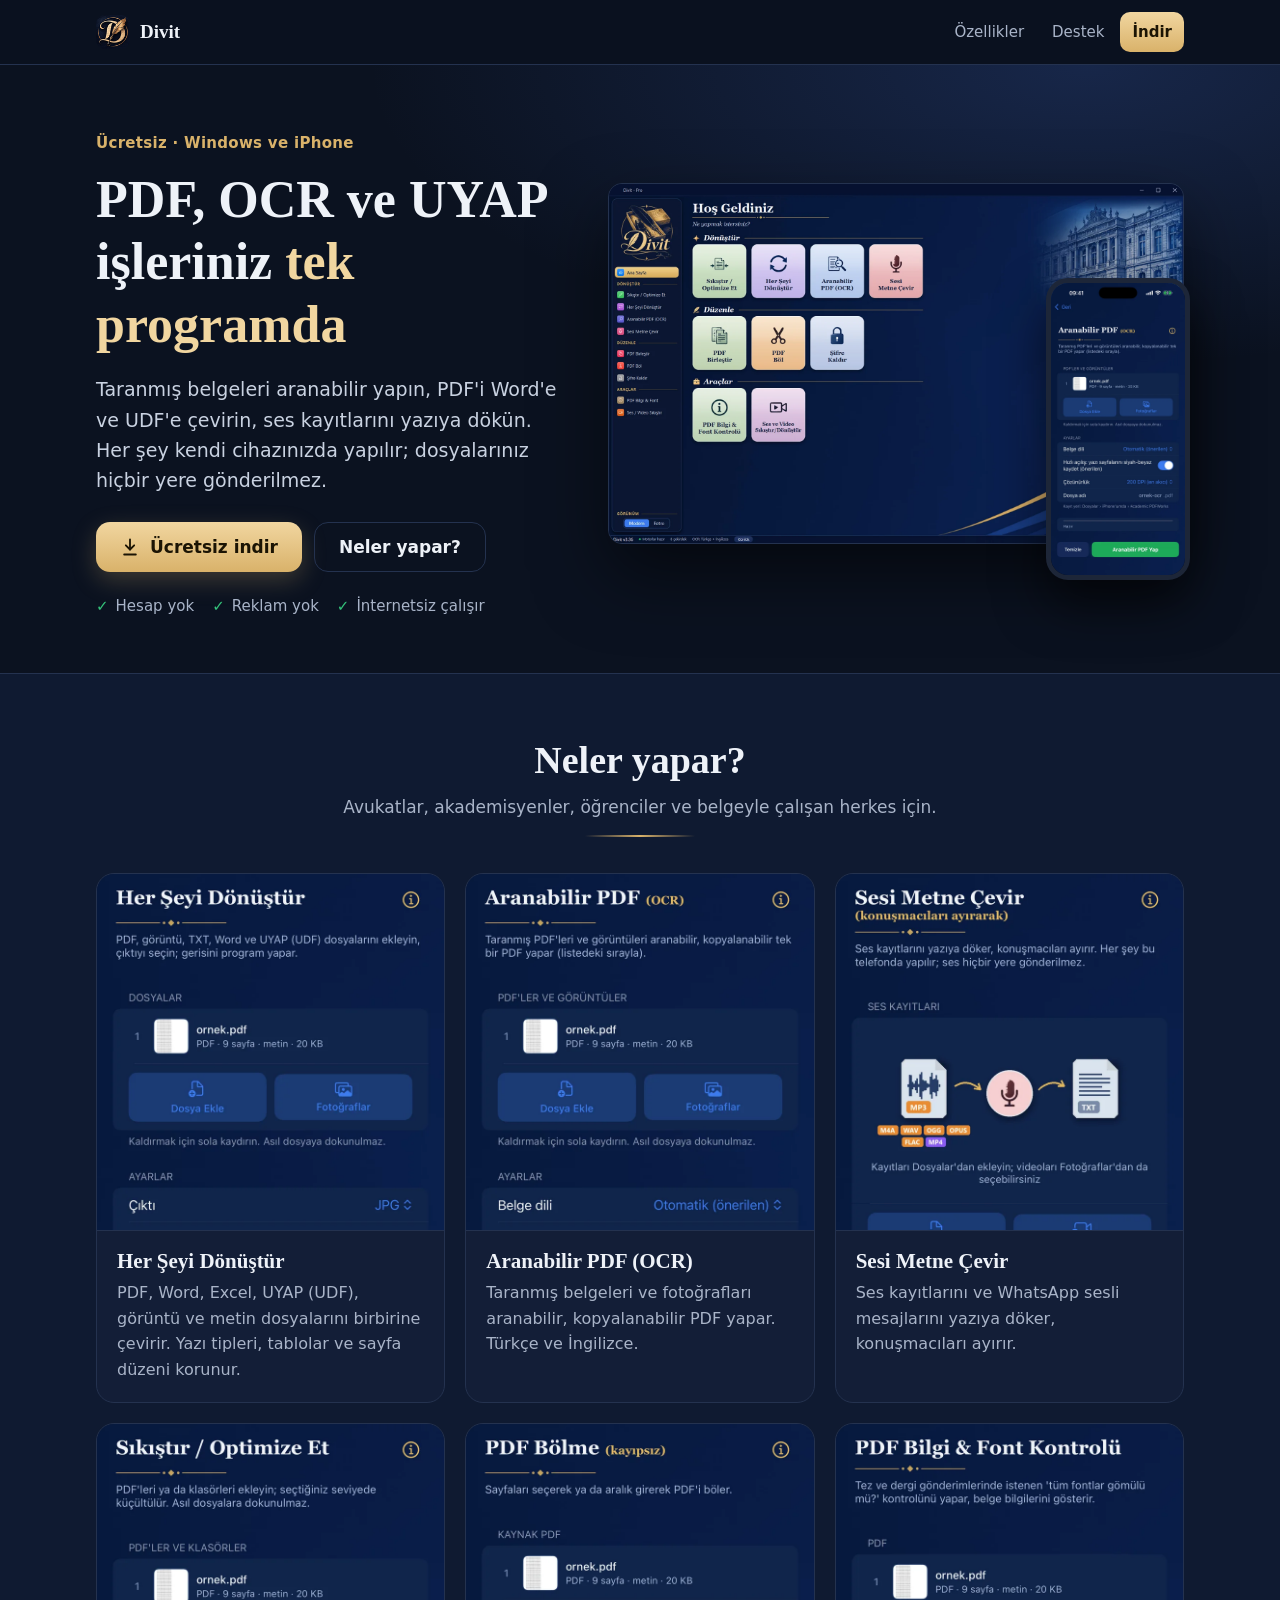
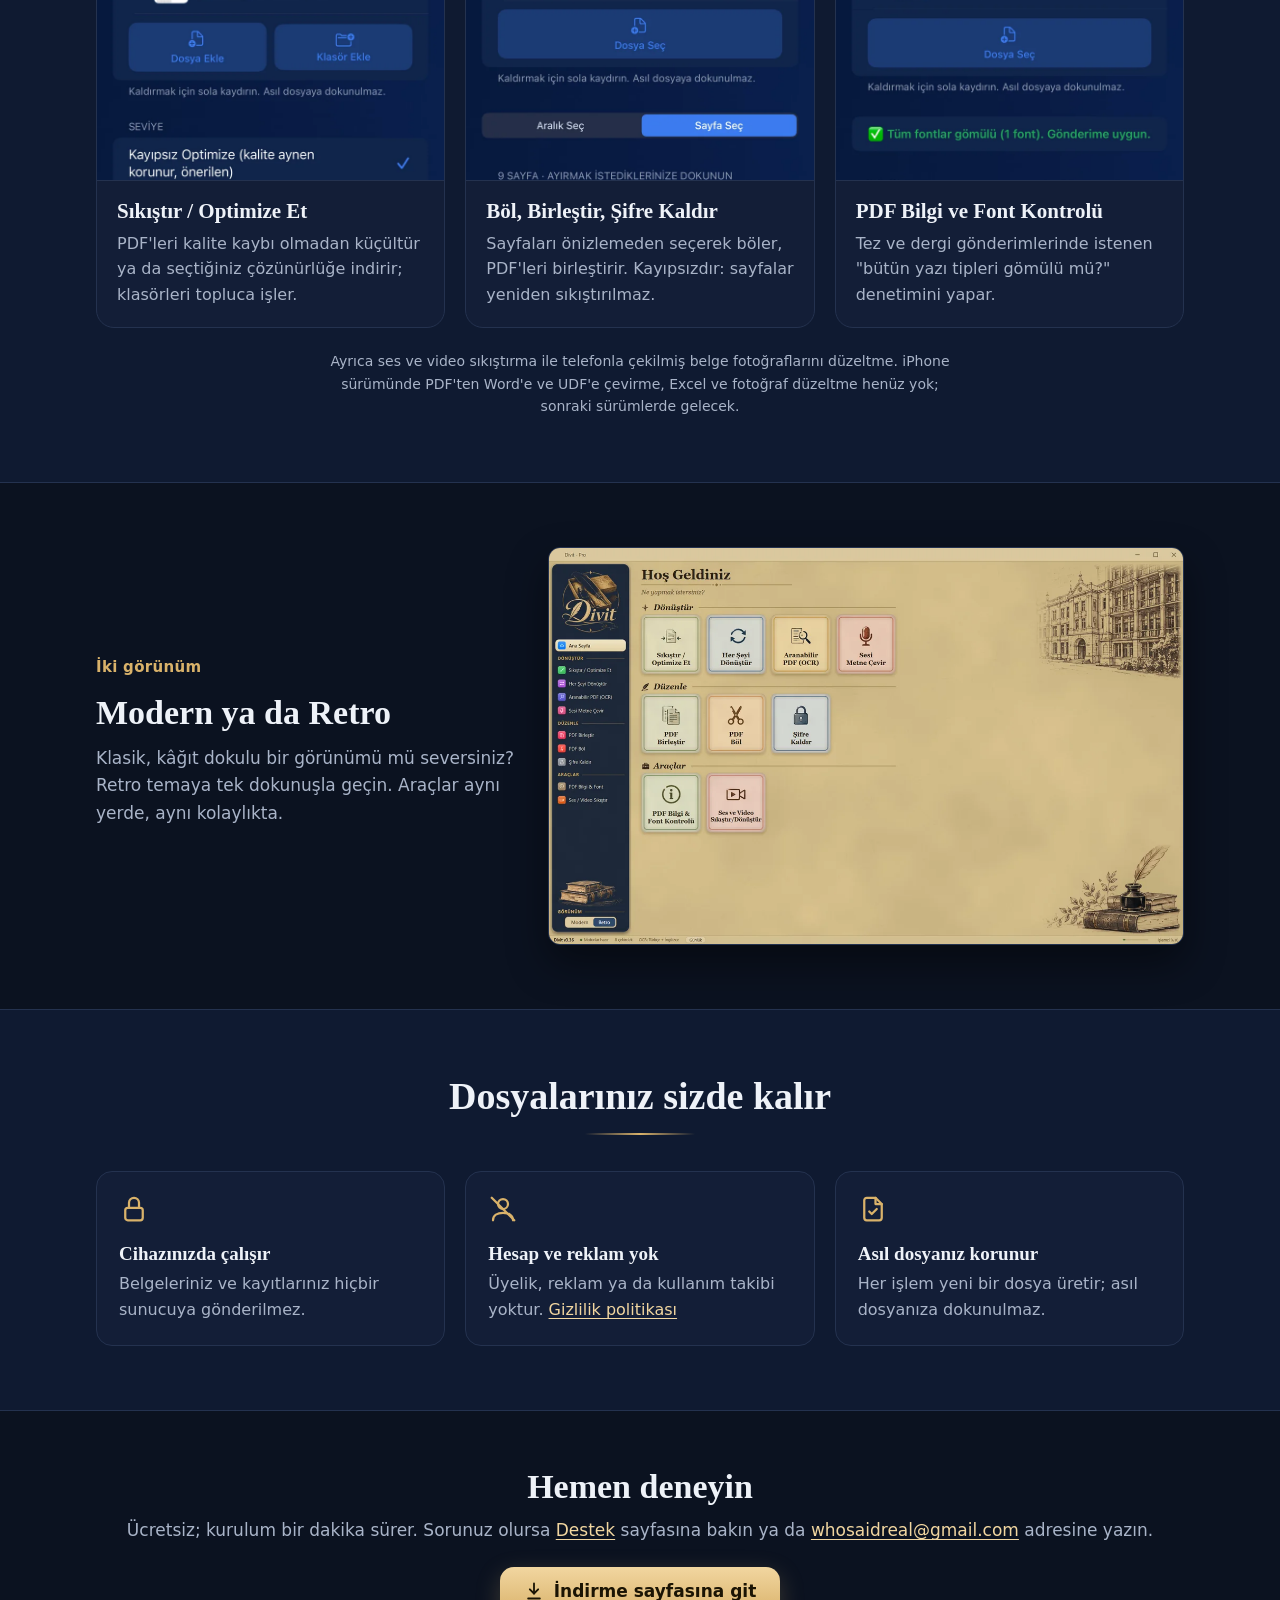
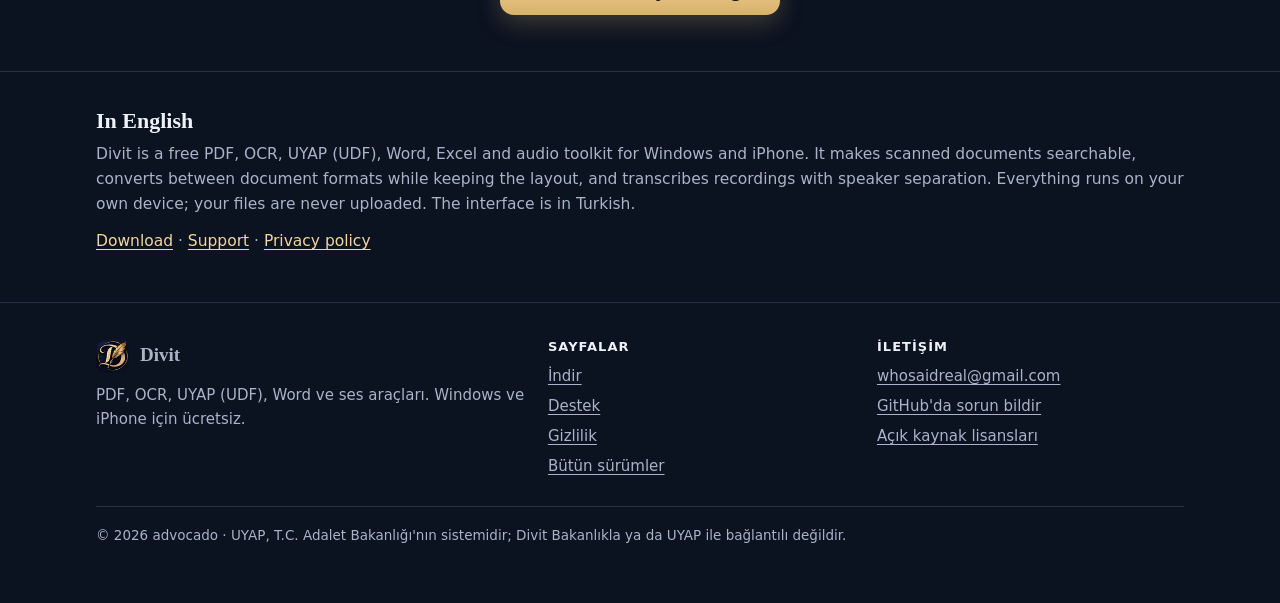
==== commit c83171f4: "Divit: yeni ad, simge, görseller, örnek dosyalar ve adresler (Academic PDFWorks'ün yeni adı)" ====
--- a/index.html
+++ b/index.html
@@ -3,18 +3,18 @@
 <head>
 <meta charset="utf-8">
 <meta name="viewport" content="width=device-width, initial-scale=1">
-<title>Academic PDFWorks · PDF, OCR, UYAP (UDF) ve Word araçları</title>
+<title>Divit · PDF, OCR, UYAP (UDF) ve Word araçları</title>
 <meta name="description" content="Taranmış belgeleri aranabilir PDF yapın, PDF'i Word'e ve UDF'e çevirin, ses kayıtlarını yazıya dökün. Ücretsiz; Windows ve iPhone için. Dosyalarınız cihazınızdan çıkmaz.">
 <meta name="theme-color" content="#0b1220">
 <link rel="icon" href="img/simge-32.png" sizes="32x32">
 <link rel="icon" href="img/simge-64.png" sizes="64x64">
 <link rel="apple-touch-icon" href="img/simge-180.png">
 <meta property="og:type" content="website">
-<meta property="og:site_name" content="Academic PDFWorks">
-<meta property="og:title" content="Academic PDFWorks">
+<meta property="og:site_name" content="Divit">
+<meta property="og:title" content="Divit">
 <meta property="og:description" content="PDF, OCR, UYAP (UDF), Word ve ses araçları tek programda. Ücretsiz; Windows ve iPhone için.">
-<meta property="og:url" content="https://whosaidreal.github.io/academic-pdfworks/">
-<meta property="og:image" content="https://whosaidreal.github.io/academic-pdfworks/img/paylasim.jpg">
+<meta property="og:url" content="https://whosaidreal.github.io/divit/">
+<meta property="og:image" content="https://whosaidreal.github.io/divit/img/paylasim.jpg">
 <meta property="og:image:width" content="1200">
 <meta property="og:image:height" content="630">
 <meta property="og:locale" content="tr_TR">
@@ -24,7 +24,7 @@
 <body>
 <header class="ust">
   <div class="kap">
-    <a class="marka" href="./"><img src="img/simge-64.png" alt="" width="34" height="34"><span>Academic PDFWorks</span></a>
+    <a class="marka" href="./"><img src="img/simge-64.png" alt="" width="34" height="34"><span>Divit</span></a>
     <nav aria-label="Ana menü">
       <a class="genis" href="#ozellikler">Özellikler</a>
       <a href="destek.html">Destek</a>
@@ -154,7 +154,7 @@
 <section class="ingilizce" lang="en">
   <div class="kap">
     <h2>In English</h2>
-    <p>Academic PDFWorks is a free PDF, OCR, UYAP (UDF), Word, Excel and audio toolkit for Windows and iPhone. It makes
+    <p>Divit is a free PDF, OCR, UYAP (UDF), Word, Excel and audio toolkit for Windows and iPhone. It makes
       scanned documents searchable, converts between document formats while keeping the layout, and transcribes
       recordings with speaker separation. Everything runs on your own device; your files are never uploaded. The
       interface is in Turkish.</p>
@@ -166,7 +166,7 @@
 <footer class="alt-bilgi">
   <div class="kap">
     <div>
-      <a class="marka" href="./"><img src="img/simge-64.png" alt="" width="34" height="34"><span>Academic PDFWorks</span></a>
+      <a class="marka" href="./"><img src="img/simge-64.png" alt="" width="34" height="34"><span>Divit</span></a>
       <p class="tanim">PDF, OCR, UYAP (UDF), Word ve ses araçları. Windows ve iPhone için ücretsiz.</p>
     </div>
     <div>
@@ -175,18 +175,18 @@
         <li><a href="indir.html">İndir</a></li>
         <li><a href="destek.html">Destek</a></li>
         <li><a href="gizlilik.html">Gizlilik</a></li>
-        <li><a href="https://github.com/whosaidreal/academic-pdfworks/releases">Bütün sürümler</a></li>
+        <li><a href="https://github.com/whosaidreal/divit/releases">Bütün sürümler</a></li>
       </ul>
     </div>
     <div>
       <h3>İletişim</h3>
       <ul>
         <li><a href="mailto:whosaidreal@gmail.com">whosaidreal@gmail.com</a></li>
-        <li><a href="https://github.com/whosaidreal/academic-pdfworks/issues">GitHub'da sorun bildir</a></li>
-        <li><a href="https://github.com/whosaidreal/academic-pdfworks/blob/main/THIRD_PARTY_NOTICES.txt">Açık kaynak lisansları</a></li>
+        <li><a href="https://github.com/whosaidreal/divit/issues">GitHub'da sorun bildir</a></li>
+        <li><a href="https://github.com/whosaidreal/divit/blob/main/THIRD_PARTY_NOTICES.txt">Açık kaynak lisansları</a></li>
       </ul>
     </div>
-    <p class="yasal">© 2026 advocado · UYAP, T.C. Adalet Bakanlığı'nın sistemidir; Academic PDFWorks Bakanlıkla ya da UYAP
+    <p class="yasal">© 2026 advocado · UYAP, T.C. Adalet Bakanlığı'nın sistemidir; Divit Bakanlıkla ya da UYAP
       ile bağlantılı değildir.</p>
   </div>
 </footer>
--- a/stil.css
+++ b/stil.css
@@ -1,4 +1,4 @@
-/* Academic PDFWorks tanıtım sitesi: bütün sayfaların ortak stili. Renkler uygulamanın Modern temasından. */
+/* Divit tanıtım sitesi: bütün sayfaların ortak stili. Renkler uygulamanın Modern temasından. */
 :root {
   --zemin: #0b1220;
   --zemin-2: #0f1a31;
@@ -128,8 +128,6 @@
 .secenekler .ad { color: var(--yazi); }
 .secenekler a { white-space: nowrap; }
 .secenekler .ad small { display: block; color: var(--soluk); font-size: 13.5px; }
-.yakinda { display: inline-block; font-size: 12.5px; font-weight: 700; letter-spacing: 0.04em; color: var(--altin);
-           border: 1px solid rgba(217, 178, 106, 0.45); border-radius: 999px; padding: 3px 10px; white-space: nowrap; }
 .kapali { width: 100%; text-align: center; padding: 16px 20px; border-radius: 14px; border: 1px dashed var(--kenar);
           color: var(--soluk); font-weight: 600; }
 .sizin { display: none; position: absolute; top: -12px; right: 20px; font-size: 12.5px; font-weight: 700;
@@ -185,6 +183,10 @@
 .iletisim { margin-top: 26px; padding: 20px; border-radius: 16px; border: 1px solid rgba(217, 178, 106, 0.45);
             background: rgba(217, 178, 106, 0.07); }
 .iletisim p { margin: 0; }
+/* örnek dosyalar: indirme listesi metin sayfasında */
+.yazi-sayfasi .platform { margin: 24px 0; padding: 6px 22px 20px; }
+.yazi-sayfasi .secenekler { padding-left: 0; margin-top: 0; border-top: 0; }
+.yazi-sayfasi .secenekler li { margin-bottom: 0; }
 
 /* alt bilgi */
 .alt-bilgi { border-top: 1px solid var(--kenar); padding: 36px 0 44px; font-size: 15px; color: var(--soluk); }
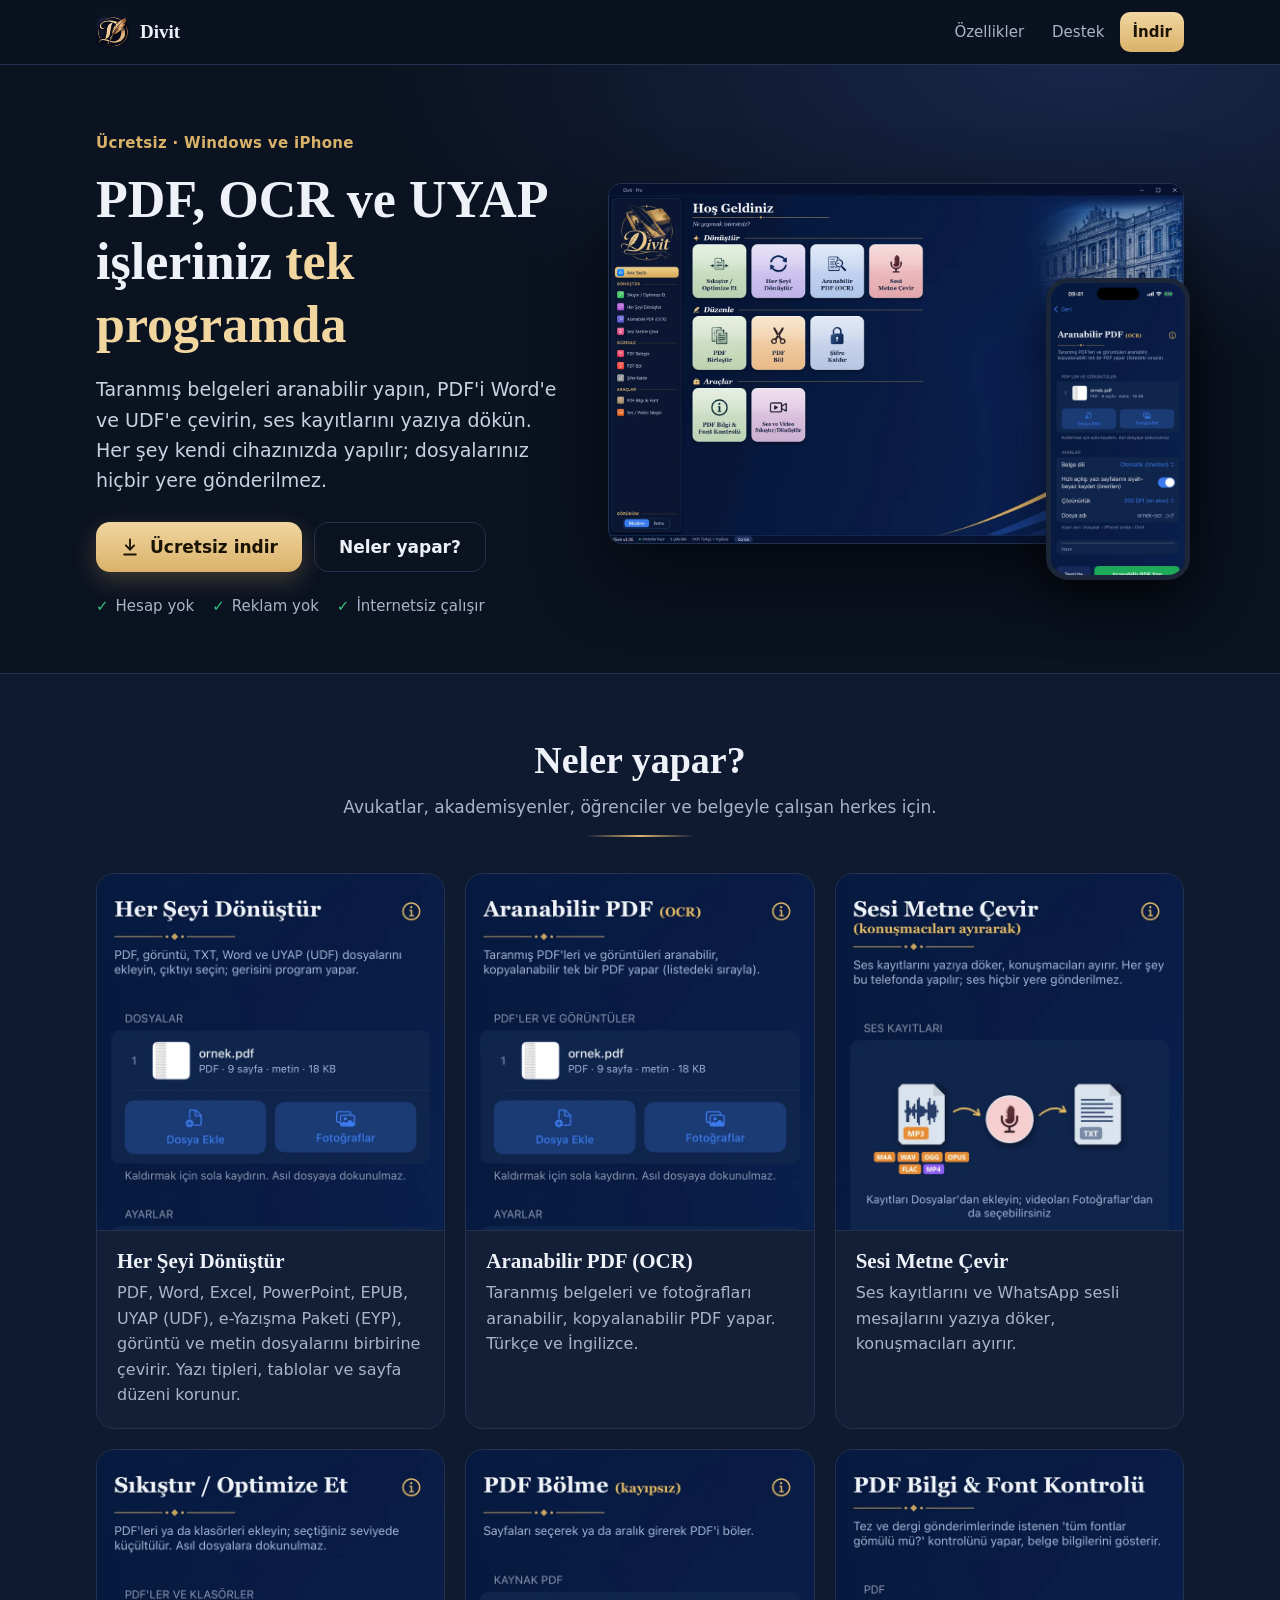
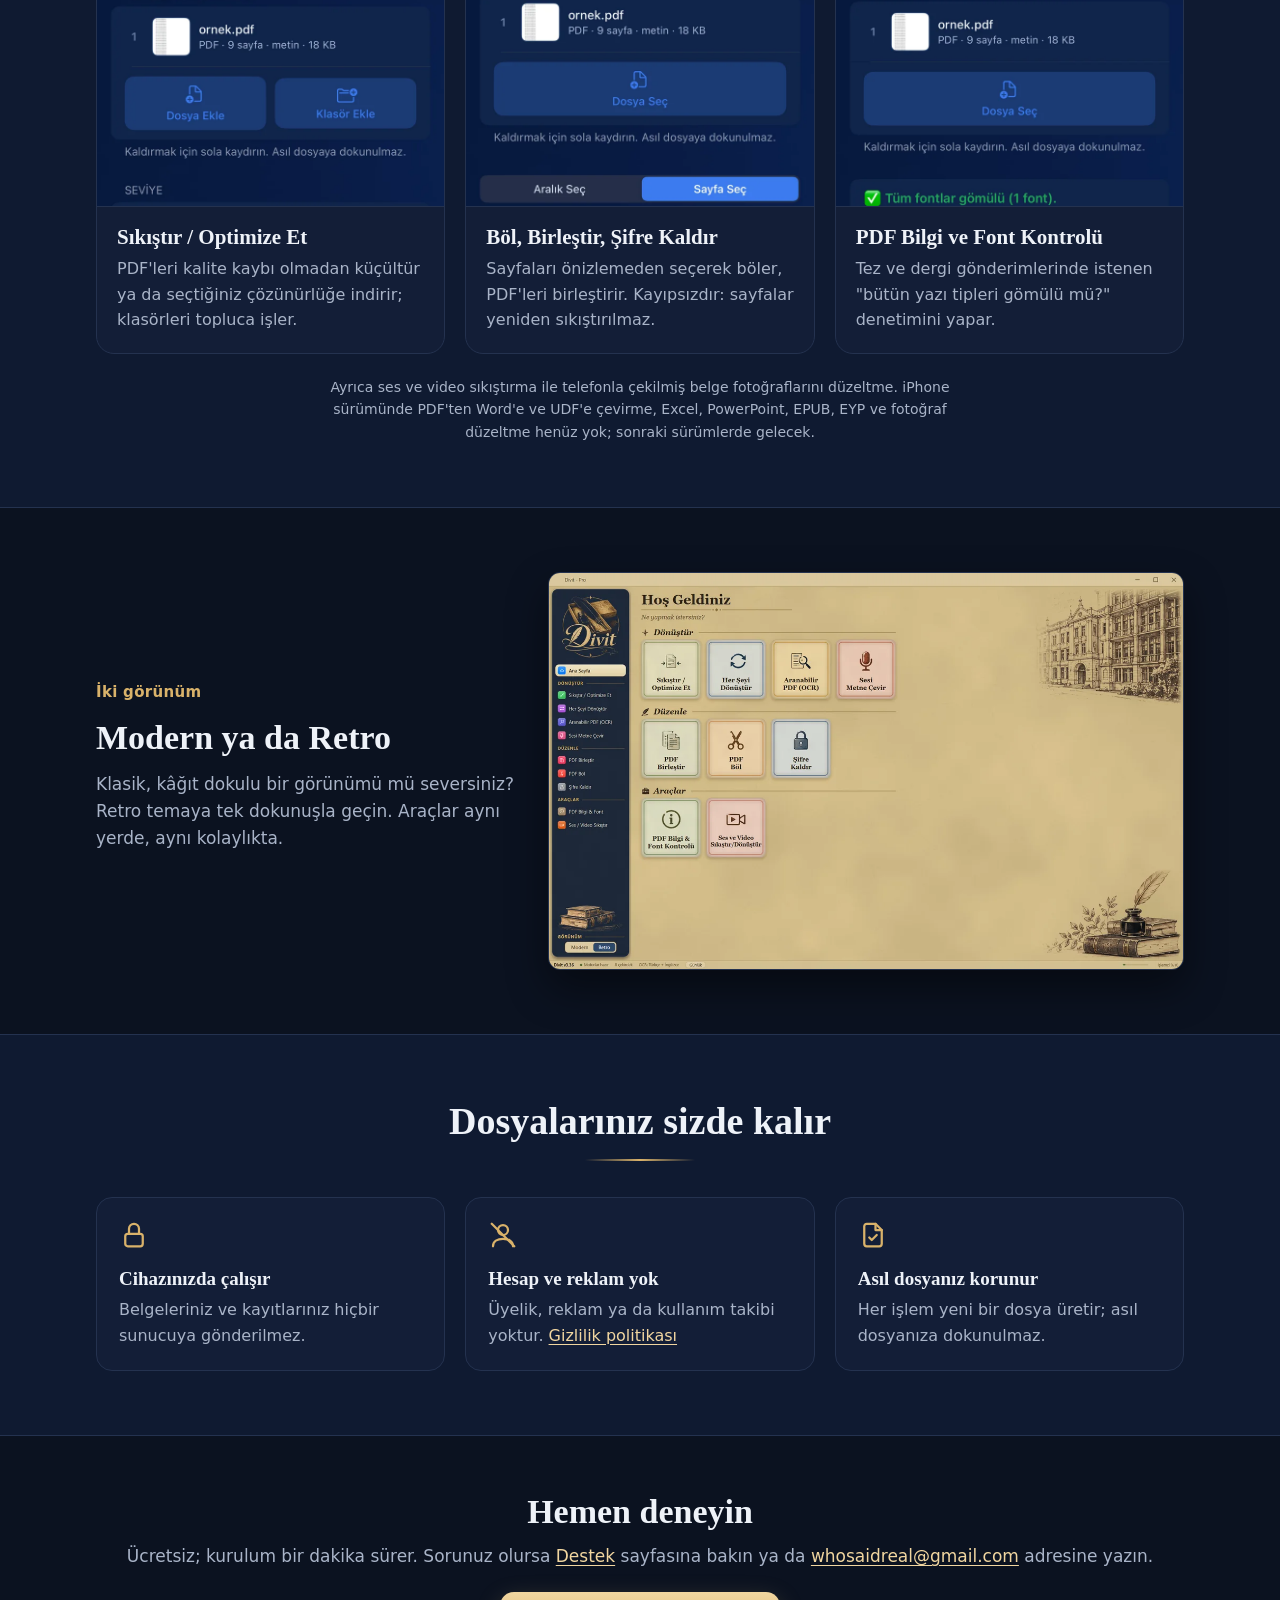
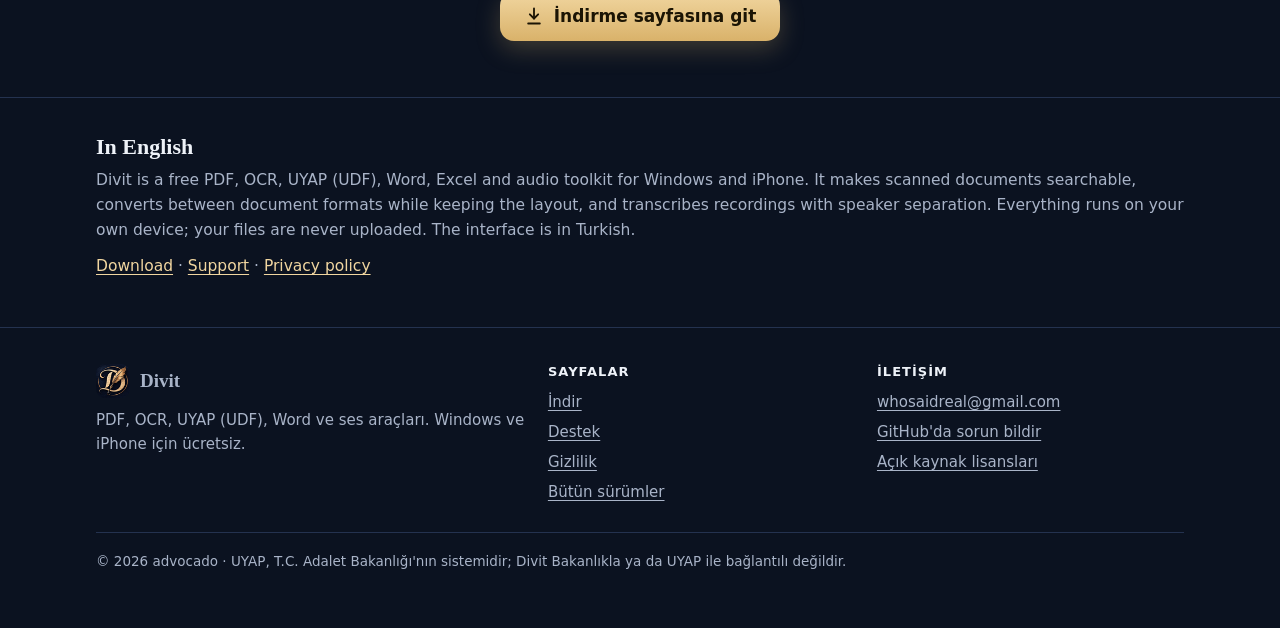
==== commit 2804197c: "Divit 3.37: PowerPoint, EPUB ve EYP" ====
--- a/index.html
+++ b/index.html
@@ -70,7 +70,7 @@
       <article class="kart">
         <img src="img/iphone-donustur.webp" width="720" height="740" loading="lazy" decoding="async" alt="Her Şeyi Dönüştür sayfası">
         <div class="metin"><h3>Her Şeyi Dönüştür</h3>
-          <p>PDF, Word, Excel, UYAP (UDF), görüntü ve metin dosyalarını birbirine çevirir. Yazı tipleri, tablolar ve sayfa düzeni korunur.</p></div>
+          <p>PDF, Word, Excel, PowerPoint, EPUB, UYAP (UDF), e-Yazışma Paketi (EYP), görüntü ve metin dosyalarını birbirine çevirir. Yazı tipleri, tablolar ve sayfa düzeni korunur.</p></div>
       </article>
       <article class="kart">
         <img src="img/iphone-ocr.webp" width="720" height="740" loading="lazy" decoding="async" alt="Aranabilir PDF (OCR) sayfası">
@@ -99,7 +99,7 @@
       </article>
     </div>
     <p class="dipnot">Ayrıca ses ve video sıkıştırma ile telefonla çekilmiş belge fotoğraflarını düzeltme. iPhone sürümünde
-      PDF'ten Word'e ve UDF'e çevirme, Excel ve fotoğraf düzeltme henüz yok; sonraki sürümlerde gelecek.</p>
+      PDF'ten Word'e ve UDF'e çevirme, Excel, PowerPoint, EPUB, EYP ve fotoğraf düzeltme henüz yok; sonraki sürümlerde gelecek.</p>
   </div>
 </section>
 
